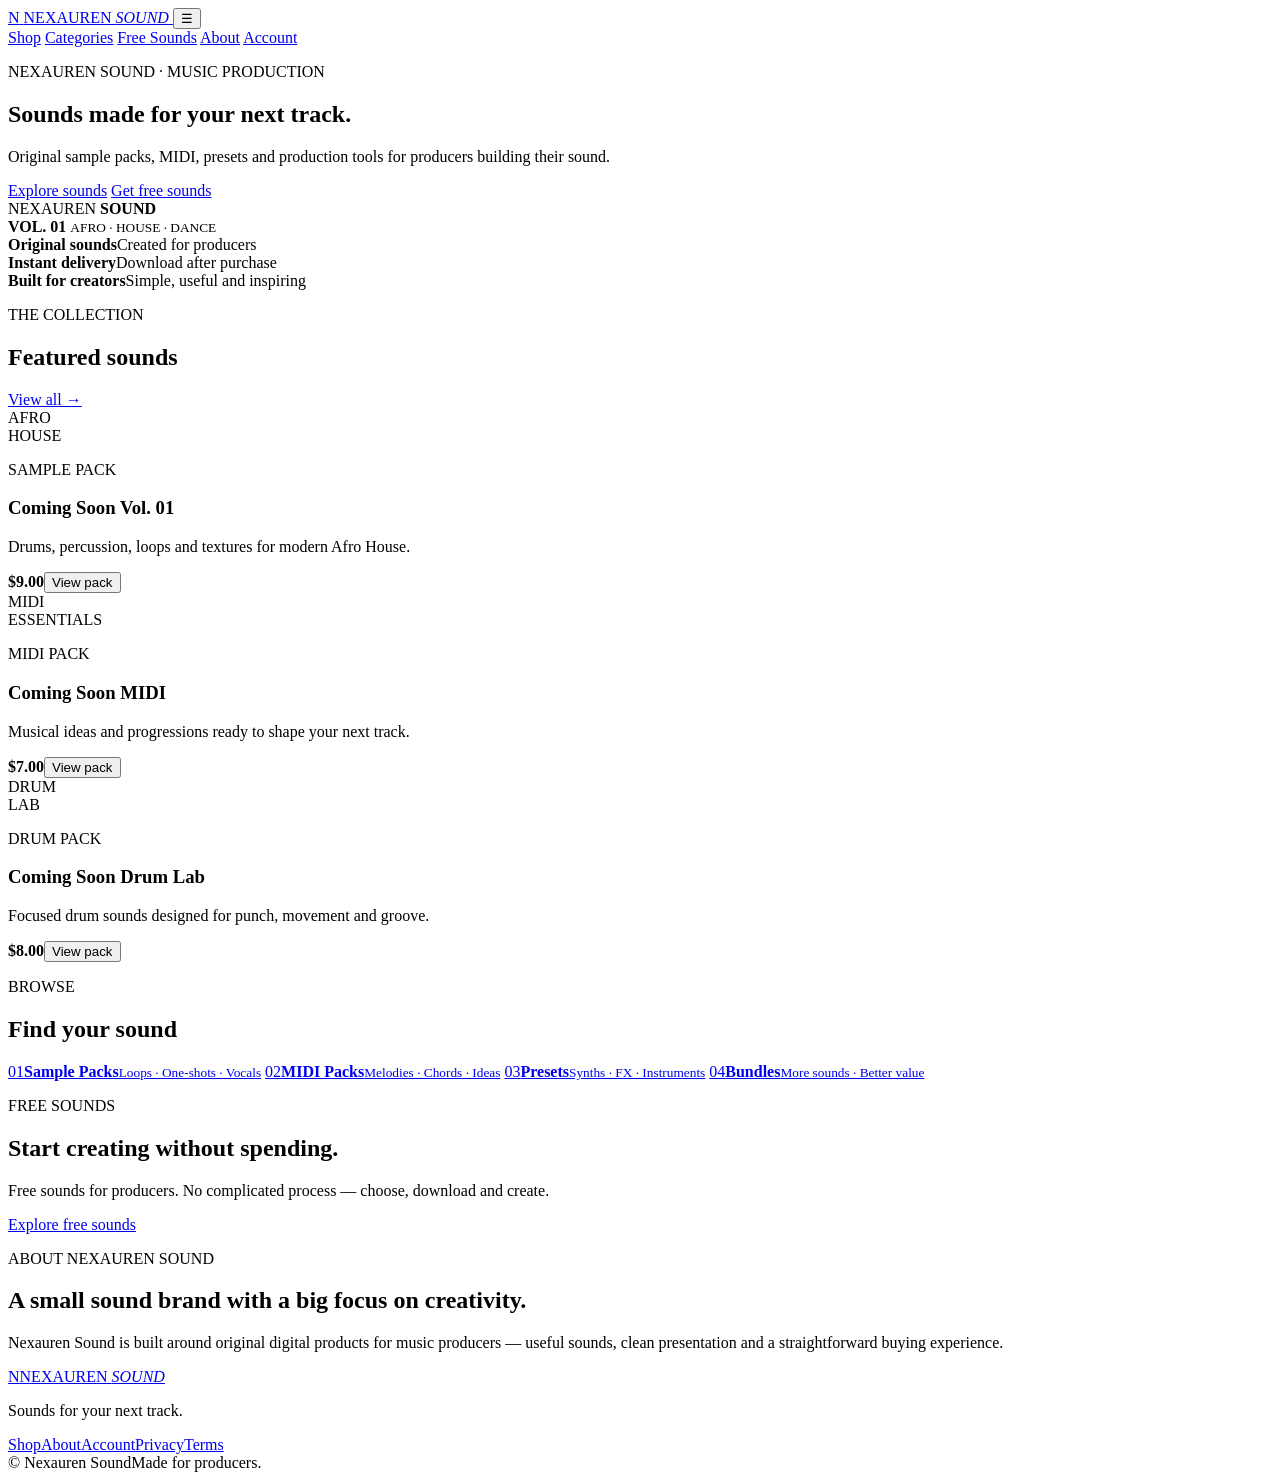
==== index.html @ e9723780 "feat: create Nexauren Sound storefront" ====
<!doctype html>
<html lang="en">
<head>
  <meta charset="utf-8">
  <meta name="viewport" content="width=device-width, initial-scale=1">
  <meta name="theme-color" content="#f7f7f4">
  <meta name="description" content="Nexauren Sound — sample packs, MIDI, presets and sounds for music producers.">
  <title>Nexauren Sound — Sounds for your next track</title>
  <link rel="preconnect" href="https://fonts.googleapis.com">
  <link rel="preconnect" href="https://fonts.gstatic.com" crossorigin>
  <link href="https://fonts.googleapis.com/css2?family=DM+Sans:wght@400;500;600;700&family=Space+Grotesk:wght@500;600;700&display=swap" rel="stylesheet">
  <link rel="stylesheet" href="style.css">
</head>
<body>
  <header class="site-header">
    <a class="brand" href="/" aria-label="Nexauren Sound home">
      <span class="brand-mark">N</span>
      <span>NEXAUREN <em>SOUND</em></span>
    </a>

    <button class="menu-toggle" type="button" aria-label="Open menu" aria-expanded="false">☰</button>

    <nav class="nav" aria-label="Main navigation">
      <a href="#shop">Shop</a>
      <a href="#categories">Categories</a>
      <a href="#free">Free Sounds</a>
      <a href="#about">About</a>
      <a class="nav-account" href="#account">Account</a>
    </nav>
  </header>

  <main>
    <section class="hero">
      <div class="hero-copy">
        <p class="eyebrow">NEXAUREN SOUND · MUSIC PRODUCTION</p>
        <h1>Sounds made for your <span>next track.</span></h1>
        <p class="hero-text">
          Original sample packs, MIDI, presets and production tools for producers building their sound.
        </p>
        <div class="hero-actions">
          <a class="button button-primary" href="#shop">Explore sounds</a>
          <a class="button button-secondary" href="#free">Get free sounds</a>
        </div>
      </div>
      <div class="hero-art" aria-hidden="true">
        <div class="orb orb-one"></div>
        <div class="orb orb-two"></div>
        <div class="art-card">
          <span>NEXAUREN</span>
          <strong>SOUND<br>VOL. 01</strong>
          <small>AFRO · HOUSE · DANCE</small>
        </div>
      </div>
    </section>

    <section class="trust-row" aria-label="Store benefits">
      <div><strong>Original sounds</strong><span>Created for producers</span></div>
      <div><strong>Instant delivery</strong><span>Download after purchase</span></div>
      <div><strong>Built for creators</strong><span>Simple, useful and inspiring</span></div>
    </section>

    <section id="shop" class="section">
      <div class="section-heading">
        <div>
          <p class="eyebrow">THE COLLECTION</p>
          <h2>Featured sounds</h2>
        </div>
        <a href="#shop" class="text-link">View all →</a>
      </div>

      <div class="products">
        <article class="product-card">
          <div class="product-cover cover-one"><span>AFRO<br>HOUSE</span></div>
          <div class="product-info">
            <p class="product-type">SAMPLE PACK</p>
            <h3>Coming Soon Vol. 01</h3>
            <p>Drums, percussion, loops and textures for modern Afro House.</p>
            <div class="product-bottom"><strong>$9.00</strong><button type="button">View pack</button></div>
          </div>
        </article>

        <article class="product-card">
          <div class="product-cover cover-two"><span>MIDI<br>ESSENTIALS</span></div>
          <div class="product-info">
            <p class="product-type">MIDI PACK</p>
            <h3>Coming Soon MIDI</h3>
            <p>Musical ideas and progressions ready to shape your next track.</p>
            <div class="product-bottom"><strong>$7.00</strong><button type="button">View pack</button></div>
          </div>
        </article>

        <article class="product-card">
          <div class="product-cover cover-three"><span>DRUM<br>LAB</span></div>
          <div class="product-info">
            <p class="product-type">DRUM PACK</p>
            <h3>Coming Soon Drum Lab</h3>
            <p>Focused drum sounds designed for punch, movement and groove.</p>
            <div class="product-bottom"><strong>$8.00</strong><button type="button">View pack</button></div>
          </div>
        </article>
      </div>
    </section>

    <section id="categories" class="category-section">
      <div class="section-heading">
        <div>
          <p class="eyebrow">BROWSE</p>
          <h2>Find your sound</h2>
        </div>
      </div>
      <div class="categories">
        <a href="#shop"><span>01</span><strong>Sample Packs</strong><small>Loops · One-shots · Vocals</small></a>
        <a href="#shop"><span>02</span><strong>MIDI Packs</strong><small>Melodies · Chords · Ideas</small></a>
        <a href="#shop"><span>03</span><strong>Presets</strong><small>Synths · FX · Instruments</small></a>
        <a href="#shop"><span>04</span><strong>Bundles</strong><small>More sounds · Better value</small></a>
      </div>
    </section>

    <section id="free" class="free-section">
      <div>
        <p class="eyebrow">FREE SOUNDS</p>
        <h2>Start creating without spending.</h2>
        <p>Free sounds for producers. No complicated process — choose, download and create.</p>
      </div>
      <a class="button button-primary" href="#shop">Explore free sounds</a>
    </section>

    <section id="about" class="about-section">
      <p class="eyebrow">ABOUT NEXAUREN SOUND</p>
      <h2>A small sound brand with a big focus on creativity.</h2>
      <p>Nexauren Sound is built around original digital products for music producers — useful sounds, clean presentation and a straightforward buying experience.</p>
    </section>
  </main>

  <footer class="site-footer">
    <div class="footer-main">
      <div><a class="brand" href="/"><span class="brand-mark">N</span><span>NEXAUREN <em>SOUND</em></span></a><p>Sounds for your next track.</p></div>
      <div class="footer-links"><a href="#shop">Shop</a><a href="#about">About</a><a href="#account">Account</a><a href="#">Privacy</a><a href="#">Terms</a></div>
    </div>
    <div class="footer-bottom"><span>© <span id="year"></span> Nexauren Sound</span><span>Made for producers.</span></div>
  </footer>

  <script src="script.js"></script>
</body>
</html>
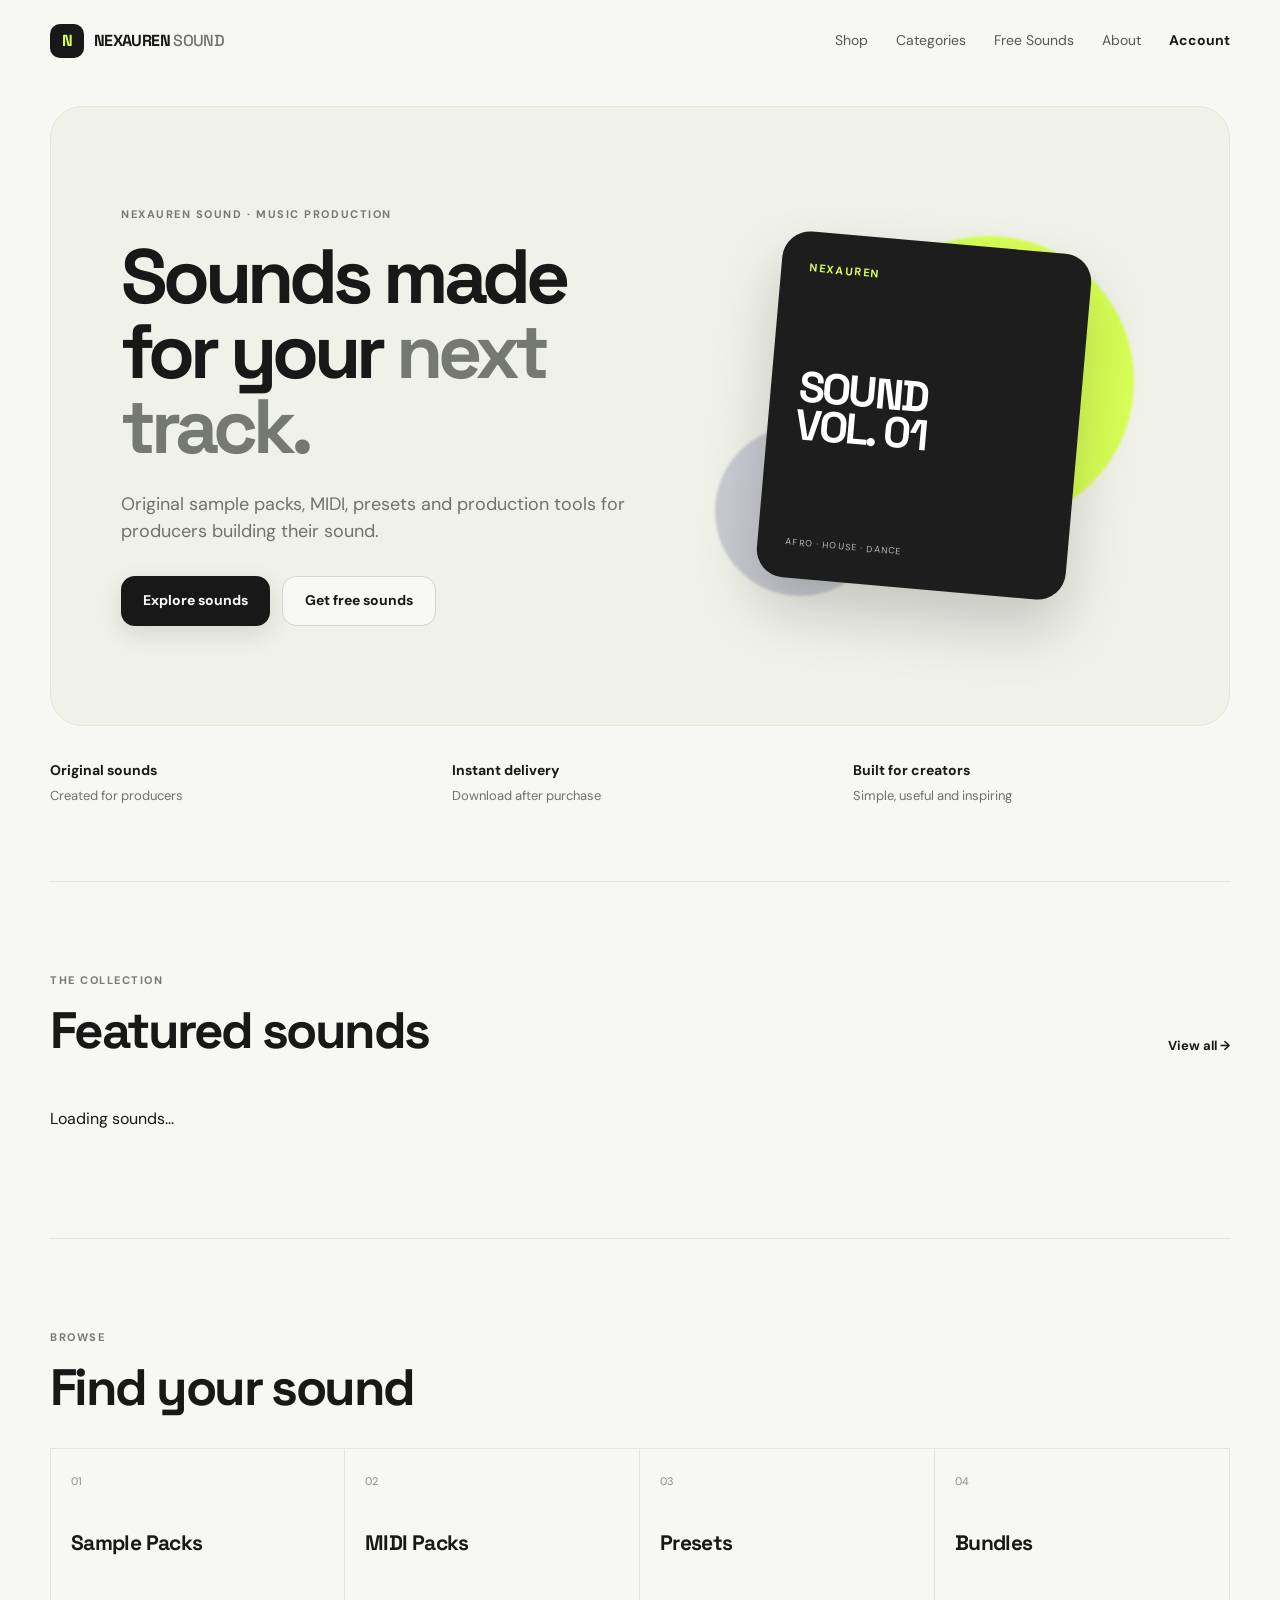
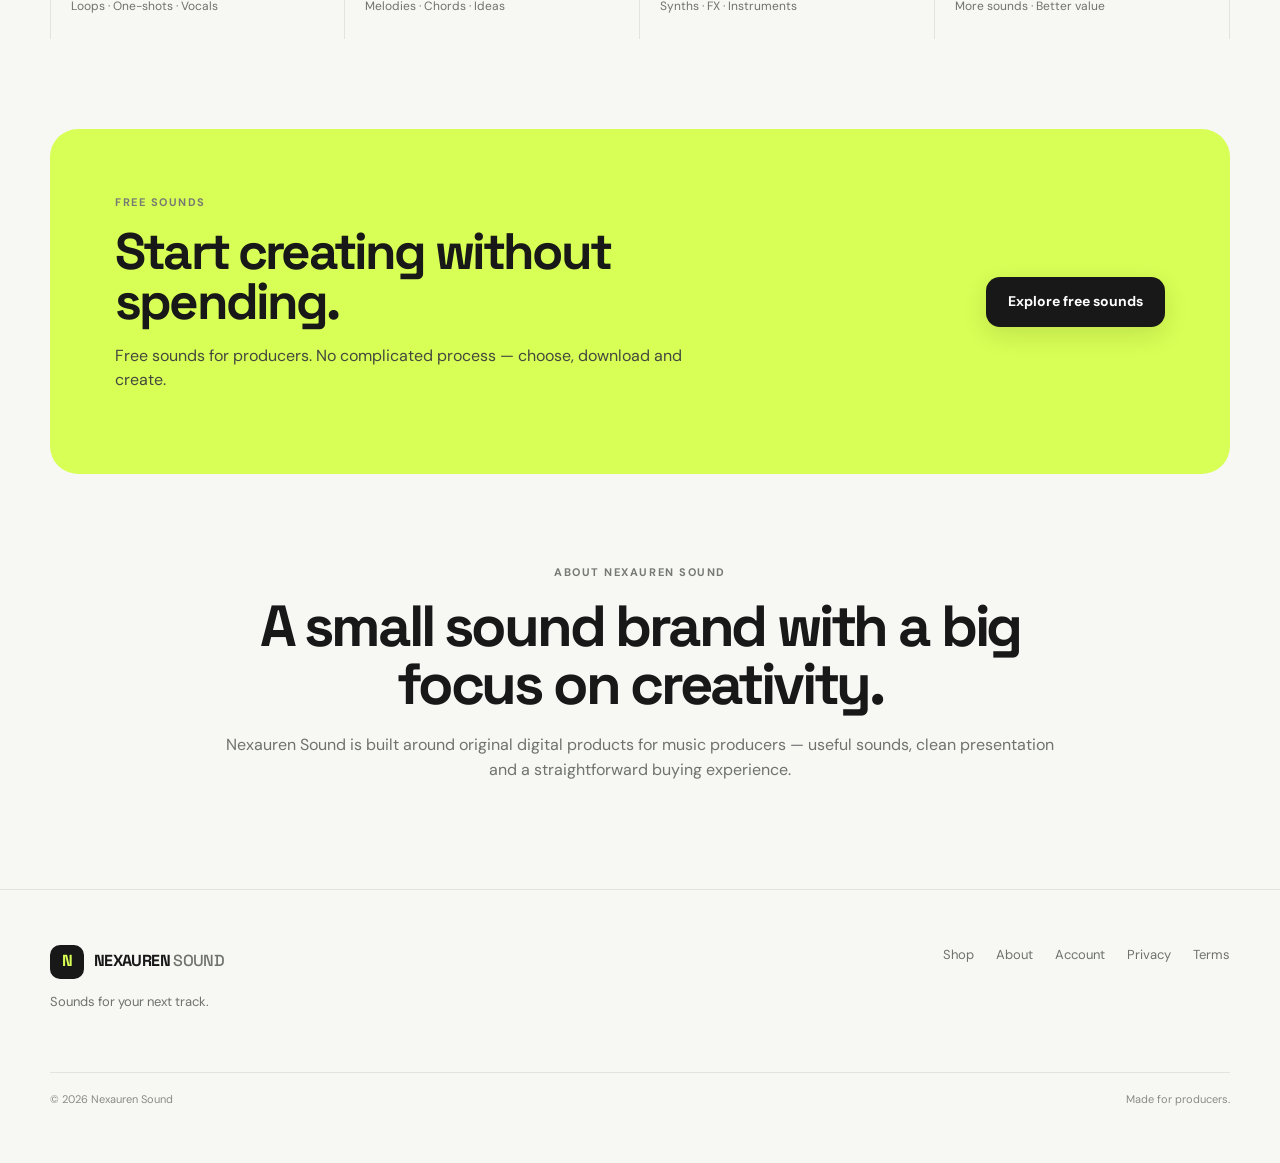
==== commit a768599e: "Connect store product section to API" ====
--- a/index.html
+++ b/index.html
@@ -68,36 +68,11 @@
         <a href="#shop" class="text-link">View all →</a>
       </div>
 
-      <div class="products">
-        <article class="product-card">
-          <div class="product-cover cover-one"><span>AFRO<br>HOUSE</span></div>
-          <div class="product-info">
-            <p class="product-type">SAMPLE PACK</p>
-            <h3>Coming Soon Vol. 01</h3>
-            <p>Drums, percussion, loops and textures for modern Afro House.</p>
-            <div class="product-bottom"><strong>$9.00</strong><button type="button">View pack</button></div>
-          </div>
-        </article>
-
-        <article class="product-card">
-          <div class="product-cover cover-two"><span>MIDI<br>ESSENTIALS</span></div>
-          <div class="product-info">
-            <p class="product-type">MIDI PACK</p>
-            <h3>Coming Soon MIDI</h3>
-            <p>Musical ideas and progressions ready to shape your next track.</p>
-            <div class="product-bottom"><strong>$7.00</strong><button type="button">View pack</button></div>
-          </div>
-        </article>
-
-        <article class="product-card">
-          <div class="product-cover cover-three"><span>DRUM<br>LAB</span></div>
-          <div class="product-info">
-            <p class="product-type">DRUM PACK</p>
-            <h3>Coming Soon Drum Lab</h3>
-            <p>Focused drum sounds designed for punch, movement and groove.</p>
-            <div class="product-bottom"><strong>$8.00</strong><button type="button">View pack</button></div>
-          </div>
-        </article>
+      <div class="products" id="products" aria-live="polite">
+        <div class="products-state" id="products-loading">
+          <span class="products-spinner" aria-hidden="true"></span>
+          <p>Loading sounds...</p>
+        </div>
       </div>
     </section>
 
@@ -142,4 +117,4 @@
 
   <script src="script.js"></script>
 </body>
-</html>+</html>
--- a/style.css
+++ b/style.css
@@ -0,0 +1,165 @@
+* { box-sizing: border-box; }
+
+:root {
+  --bg: #f7f7f4;
+  --surface: #ffffff;
+  --ink: #171817;
+  --muted: #6f726d;
+  --line: #e3e4de;
+  --accent: #d8ff55;
+  --accent-dark: #a8cf27;
+  --radius: 22px;
+  --max: 1180px;
+}
+
+html { scroll-behavior: smooth; }
+body {
+  margin: 0;
+  background: var(--bg);
+  color: var(--ink);
+  font-family: "DM Sans", sans-serif;
+  line-height: 1.55;
+}
+a { color: inherit; text-decoration: none; }
+button { font: inherit; }
+
+.site-header {
+  width: min(var(--max), calc(100% - 40px));
+  margin: 0 auto;
+  min-height: 82px;
+  display: flex;
+  align-items: center;
+  justify-content: space-between;
+  gap: 24px;
+}
+.brand {
+  display: inline-flex;
+  align-items: center;
+  gap: 10px;
+  font-family: "Space Grotesk", sans-serif;
+  font-weight: 700;
+  letter-spacing: -.04em;
+}
+.brand em { color: var(--muted); font-style: normal; font-weight: 500; }
+.brand-mark {
+  width: 34px;
+  height: 34px;
+  display: grid;
+  place-items: center;
+  border-radius: 10px;
+  background: var(--ink);
+  color: var(--accent);
+  font-weight: 700;
+}
+.nav { display: flex; align-items: center; gap: 28px; font-size: 14px; }
+.nav a { color: #555851; transition: color .2s ease; }
+.nav a:hover { color: var(--ink); }
+.nav-account { color: var(--ink) !important; font-weight: 700; }
+.menu-toggle { display: none; border: 0; background: transparent; font-size: 24px; cursor: pointer; }
+
+.hero {
+  width: min(var(--max), calc(100% - 40px));
+  min-height: 620px;
+  margin: 24px auto 0;
+  padding: 70px;
+  border: 1px solid var(--line);
+  border-radius: 32px;
+  display: grid;
+  grid-template-columns: 1.05fr .95fr;
+  gap: 50px;
+  align-items: center;
+  overflow: hidden;
+  background: #f0f1e9;
+}
+.eyebrow { margin: 0 0 16px; font-size: 11px; font-weight: 700; letter-spacing: .14em; color: #777a73; }
+.hero h1 { max-width: 650px; margin: 0; font-family: "Space Grotesk", sans-serif; font-size: clamp(46px, 6vw, 78px); line-height: .98; letter-spacing: -.065em; }
+.hero h1 span { color: #75796f; }
+.hero-text { max-width: 530px; margin: 26px 0 30px; font-size: 18px; color: var(--muted); }
+.hero-actions { display: flex; flex-wrap: wrap; gap: 12px; }
+.button { display: inline-flex; align-items: center; justify-content: center; min-height: 50px; padding: 0 22px; border-radius: 14px; font-size: 14px; font-weight: 700; transition: transform .2s ease, box-shadow .2s ease; }
+.button:hover { transform: translateY(-2px); }
+.button-primary { background: var(--ink); color: white; box-shadow: 0 8px 24px rgba(23,24,23,.12); }
+.button-secondary { border: 1px solid #d4d5cf; background: rgba(255,255,255,.55); }
+.hero-art { position: relative; min-height: 420px; display: grid; place-items: center; }
+.orb { position: absolute; border-radius: 50%; filter: blur(1px); }
+.orb-one { width: 290px; height: 290px; background: var(--accent); top: 30px; right: 25px; }
+.orb-two { width: 170px; height: 170px; background: #c9cbd0; bottom: 30px; left: 25px; }
+.art-card { position: relative; width: min(310px, 75%); aspect-ratio: 1 / 1.12; padding: 28px; border-radius: 28px; background: #1c1d1c; color: white; display: flex; flex-direction: column; justify-content: space-between; transform: rotate(5deg); box-shadow: 0 30px 60px rgba(0,0,0,.18); }
+.art-card span { font-size: 11px; letter-spacing: .15em; color: var(--accent); font-weight: 700; }
+.art-card strong { font-family: "Space Grotesk", sans-serif; font-size: 43px; line-height: .88; letter-spacing: -.06em; }
+.art-card small { font-size: 9px; letter-spacing: .13em; color: #b9bbb5; }
+
+.trust-row { width: min(var(--max), calc(100% - 40px)); margin: 0 auto; padding: 34px 0 75px; display: grid; grid-template-columns: repeat(3, 1fr); gap: 25px; border-bottom: 1px solid var(--line); }
+.trust-row div { display: flex; flex-direction: column; gap: 4px; }
+.trust-row strong { font-size: 14px; }
+.trust-row span { color: var(--muted); font-size: 13px; }
+.section, .category-section, .about-section { width: min(var(--max), calc(100% - 40px)); margin: 0 auto; padding: 90px 0; }
+.section-heading { display: flex; align-items: end; justify-content: space-between; gap: 20px; margin-bottom: 35px; }
+.section h2, .category-section h2 { margin: 0; font-family: "Space Grotesk", sans-serif; font-size: clamp(34px, 4vw, 52px); letter-spacing: -.05em; line-height: 1; }
+.text-link { font-size: 13px; font-weight: 700; }
+.products { display: grid; grid-template-columns: repeat(3, 1fr); gap: 18px; }
+.product-card { border: 1px solid var(--line); border-radius: var(--radius); overflow: hidden; background: var(--surface); }
+.product-cover { min-height: 330px; padding: 25px; display: flex; align-items: end; position: relative; overflow: hidden; }
+.product-cover::before, .product-cover::after { content: ""; position: absolute; border-radius: 50%; border: 1px solid rgba(23,24,23,.16); }
+.product-cover::before { width: 250px; height: 250px; right: -50px; top: -40px; }
+.product-cover::after { width: 160px; height: 160px; left: -35px; bottom: -35px; }
+.product-cover span { position: relative; z-index: 1; font-family: "Space Grotesk", sans-serif; font-size: 31px; line-height: .92; font-weight: 700; letter-spacing: -.05em; }
+.cover-one { background: #dfff67; }
+.cover-two { background: #d8dbe1; }
+.cover-three { background: #efcdb5; }
+.product-info { padding: 22px; }
+.product-type { margin: 0 0 7px; font-size: 10px; font-weight: 700; letter-spacing: .13em; color: #8a8d85; }
+.product-info h3 { margin: 0; font-family: "Space Grotesk", sans-serif; font-size: 21px; letter-spacing: -.03em; }
+.product-info > p:not(.product-type) { min-height: 48px; margin: 9px 0 20px; color: var(--muted); font-size: 13px; }
+.product-bottom { display: flex; align-items: center; justify-content: space-between; gap: 12px; }
+.product-bottom strong { font-size: 16px; }
+.product-bottom button { border: 0; background: #f0f1eb; padding: 10px 13px; border-radius: 10px; font-size: 12px; font-weight: 700; cursor: pointer; }
+
+.category-section { border-top: 1px solid var(--line); }
+.categories { display: grid; grid-template-columns: repeat(4, 1fr); border-top: 1px solid var(--line); }
+.categories a { min-height: 190px; padding: 24px 20px; border-right: 1px solid var(--line); display: flex; flex-direction: column; justify-content: space-between; transition: background .2s ease; }
+.categories a:first-child { border-left: 1px solid var(--line); }
+.categories a:hover { background: #eef0e8; }
+.categories span { font-size: 11px; color: #8b8e86; }
+.categories strong { font-family: "Space Grotesk", sans-serif; font-size: 21px; letter-spacing: -.03em; }
+.categories small { color: var(--muted); font-size: 12px; }
+
+.free-section { width: min(var(--max), calc(100% - 40px)); margin: 0 auto; padding: 65px; border-radius: 28px; background: var(--accent); display: flex; align-items: center; justify-content: space-between; gap: 30px; }
+.free-section h2 { max-width: 620px; margin: 0; font-family: "Space Grotesk", sans-serif; font-size: clamp(35px, 4vw, 55px); line-height: .98; letter-spacing: -.055em; }
+.free-section p:not(.eyebrow) { max-width: 570px; color: #45483e; }
+.about-section { max-width: 850px; text-align: center; }
+.about-section h2 { margin: 0 0 20px; font-family: "Space Grotesk", sans-serif; font-size: clamp(34px, 5vw, 58px); line-height: 1; letter-spacing: -.055em; }
+.about-section > p:last-child { color: var(--muted); }
+.site-footer { border-top: 1px solid var(--line); padding: 55px max(20px, calc((100% - var(--max)) / 2)); }
+.footer-main { display: flex; justify-content: space-between; gap: 40px; }
+.footer-main p { margin: 13px 0 0; color: var(--muted); font-size: 13px; }
+.footer-links { display: flex; gap: 22px; flex-wrap: wrap; font-size: 13px; color: var(--muted); }
+.footer-bottom { margin-top: 60px; padding-top: 18px; border-top: 1px solid var(--line); display: flex; justify-content: space-between; gap: 20px; color: #898c84; font-size: 11px; }
+
+@media (max-width: 800px) {
+  .site-header { min-height: 70px; }
+  .menu-toggle { display: block; }
+  .nav { display: none; position: absolute; z-index: 10; top: 68px; left: 20px; right: 20px; padding: 20px; border: 1px solid var(--line); border-radius: 16px; background: white; box-shadow: 0 15px 40px rgba(0,0,0,.08); flex-direction: column; align-items: stretch; gap: 18px; }
+  .nav.open { display: flex; }
+  .hero { grid-template-columns: 1fr; padding: 40px 25px; min-height: auto; }
+  .hero-art { min-height: 360px; }
+  .trust-row { grid-template-columns: 1fr; gap: 20px; padding-bottom: 50px; }
+  .section, .category-section, .about-section { padding: 65px 0; }
+  .products { grid-template-columns: 1fr; }
+  .product-cover { min-height: 280px; }
+  .categories { grid-template-columns: 1fr 1fr; }
+  .categories a { border-bottom: 1px solid var(--line); }
+  .categories a:nth-child(3) { border-left: 1px solid var(--line); }
+  .free-section { padding: 40px 25px; flex-direction: column; align-items: flex-start; }
+  .footer-main, .footer-bottom { flex-direction: column; }
+}
+
+@media (max-width: 480px) {
+  .site-header, .hero, .trust-row, .section, .category-section, .about-section, .free-section { width: min(100% - 28px, var(--max)); }
+  .hero { margin-top: 14px; border-radius: 24px; }
+  .hero h1 { font-size: 48px; }
+  .categories { grid-template-columns: 1fr; }
+  .categories a, .categories a:first-child, .categories a:nth-child(3) { border-left: 1px solid var(--line); }
+  .art-card { width: 65%; }
+  .orb-one { width: 220px; height: 220px; }
+}
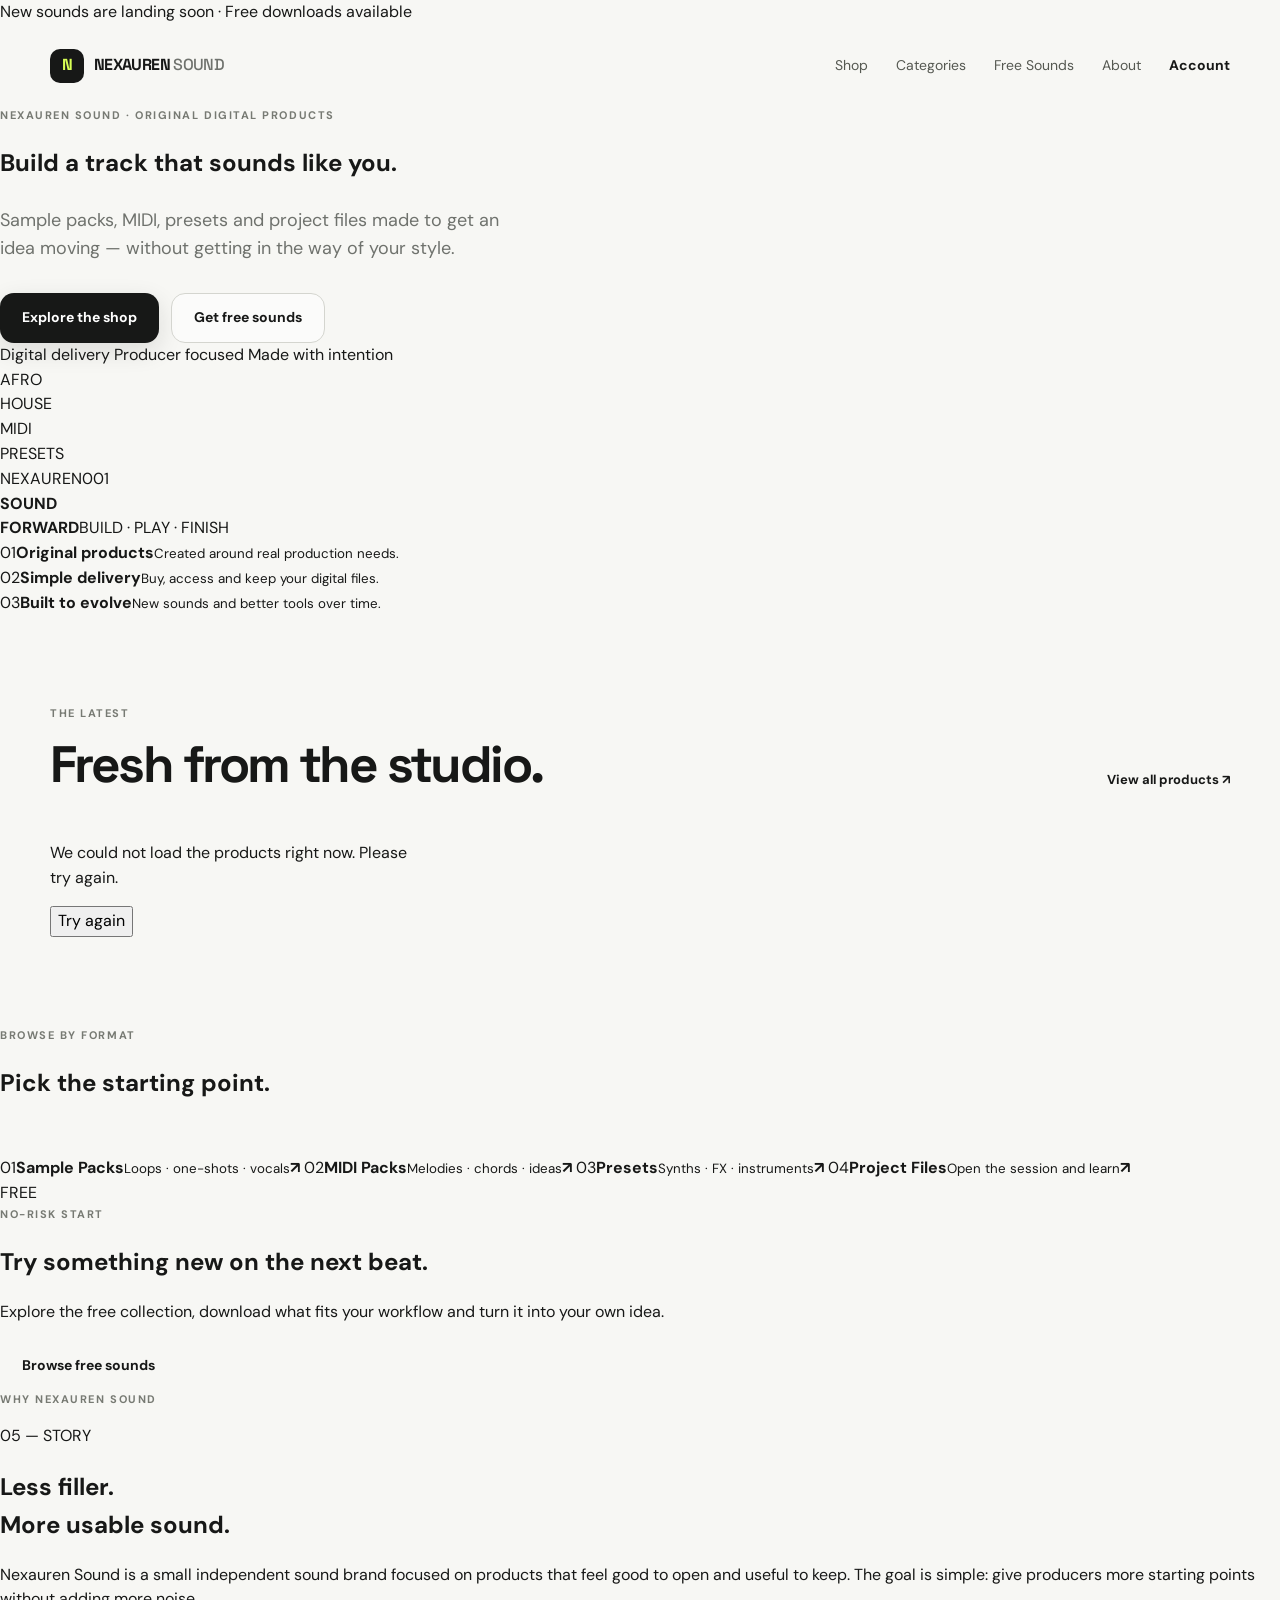
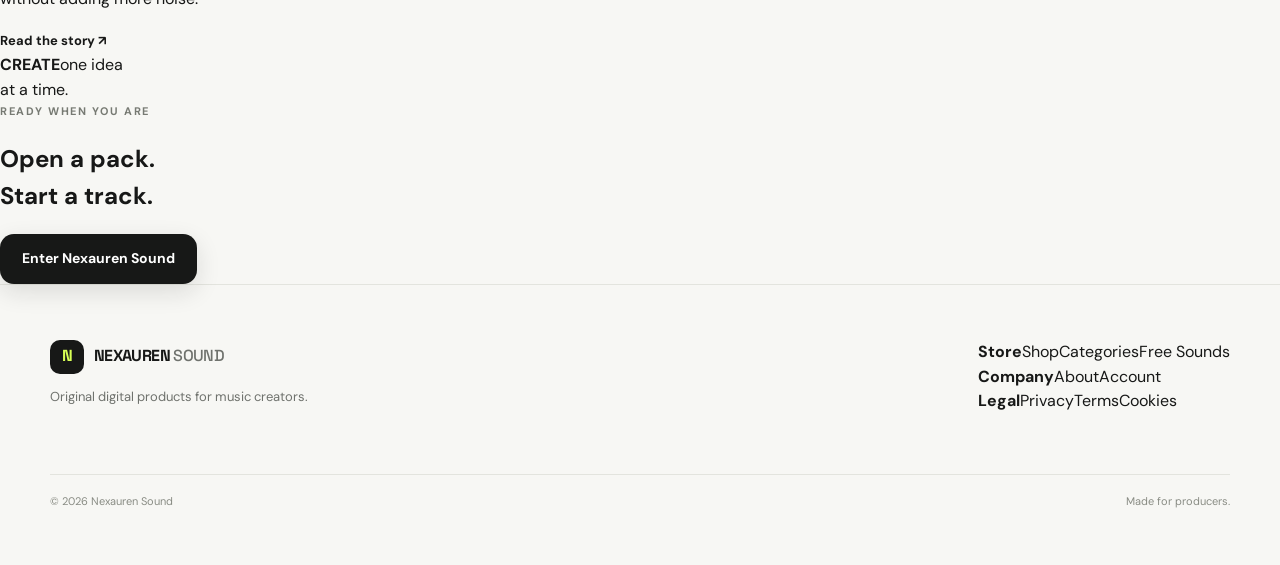
==== commit 38341773: "Redesign the Nexauren Sound storefront homepage" ====
--- a/index.html
+++ b/index.html
@@ -3,15 +3,17 @@
 <head>
   <meta charset="utf-8">
   <meta name="viewport" content="width=device-width, initial-scale=1">
-  <meta name="theme-color" content="#f7f7f4">
-  <meta name="description" content="Nexauren Sound — sample packs, MIDI, presets and sounds for music producers.">
-  <title>Nexauren Sound — Sounds for your next track</title>
+  <meta name="theme-color" content="#f4f5ef">
+  <meta name="description" content="Nexauren Sound — sample packs, MIDI, presets and production sounds for music creators.">
+  <title>Nexauren Sound — Build your next track</title>
   <link rel="preconnect" href="https://fonts.googleapis.com">
   <link rel="preconnect" href="https://fonts.gstatic.com" crossorigin>
   <link href="https://fonts.googleapis.com/css2?family=DM+Sans:wght@400;500;600;700&family=Space+Grotesk:wght@500;600;700&display=swap" rel="stylesheet">
-  <link rel="stylesheet" href="style.css">
+  <link rel="stylesheet" href="/style.css">
 </head>
 <body>
+  <div class="announcement">New sounds are landing soon <span>·</span> Free downloads available</div>
+
   <header class="site-header">
     <a class="brand" href="/" aria-label="Nexauren Sound home">
       <span class="brand-mark">N</span>
@@ -21,100 +23,120 @@
     <button class="menu-toggle" type="button" aria-label="Open menu" aria-expanded="false">☰</button>
 
     <nav class="nav" aria-label="Main navigation">
-      <a href="#shop">Shop</a>
-      <a href="#categories">Categories</a>
-      <a href="#free">Free Sounds</a>
-      <a href="#about">About</a>
-      <a class="nav-account" href="#account">Account</a>
+      <a href="/shop/">Shop</a>
+      <a href="/categories/">Categories</a>
+      <a href="/free/">Free Sounds</a>
+      <a href="/about/">About</a>
+      <a class="nav-account" href="/account/">Account</a>
     </nav>
   </header>
 
   <main>
-    <section class="hero">
+    <section class="hero-shell">
       <div class="hero-copy">
-        <p class="eyebrow">NEXAUREN SOUND · MUSIC PRODUCTION</p>
-        <h1>Sounds made for your <span>next track.</span></h1>
-        <p class="hero-text">
-          Original sample packs, MIDI, presets and production tools for producers building their sound.
-        </p>
+        <p class="eyebrow">NEXAUREN SOUND · ORIGINAL DIGITAL PRODUCTS</p>
+        <h1>Build a track that <span>sounds like you.</span></h1>
+        <p class="hero-text">Sample packs, MIDI, presets and project files made to get an idea moving — without getting in the way of your style.</p>
         <div class="hero-actions">
-          <a class="button button-primary" href="#shop">Explore sounds</a>
-          <a class="button button-secondary" href="#free">Get free sounds</a>
+          <a class="button button-primary" href="/shop/">Explore the shop</a>
+          <a class="button button-secondary" href="/free/">Get free sounds</a>
+        </div>
+        <div class="hero-meta">
+          <span><i></i> Digital delivery</span>
+          <span><i></i> Producer focused</span>
+          <span><i></i> Made with intention</span>
         </div>
       </div>
-      <div class="hero-art" aria-hidden="true">
-        <div class="orb orb-one"></div>
-        <div class="orb orb-two"></div>
-        <div class="art-card">
-          <span>NEXAUREN</span>
-          <strong>SOUND<br>VOL. 01</strong>
-          <small>AFRO · HOUSE · DANCE</small>
+
+      <div class="hero-visual" aria-label="Nexauren Sound collection artwork">
+        <div class="visual-grid"></div>
+        <div class="visual-note note-one">AFRO<br>HOUSE</div>
+        <div class="visual-note note-two">MIDI<br>PRESETS</div>
+        <div class="record-card">
+          <div class="record-top"><span>NEXAUREN</span><span>001</span></div>
+          <div class="record-center"><strong>SOUND<br>FORWARD</strong><span>BUILD · PLAY · FINISH</span></div>
+          <div class="record-wave"><b></b><b></b><b></b><b></b><b></b><b></b><b></b><b></b><b></b><b></b><b></b><b></b><b></b><b></b><b></b></div>
         </div>
       </div>
     </section>
 
-    <section class="trust-row" aria-label="Store benefits">
-      <div><strong>Original sounds</strong><span>Created for producers</span></div>
-      <div><strong>Instant delivery</strong><span>Download after purchase</span></div>
-      <div><strong>Built for creators</strong><span>Simple, useful and inspiring</span></div>
+    <section class="signal-row" aria-label="Store highlights">
+      <div><span class="signal-number">01</span><strong>Original products</strong><small>Created around real production needs.</small></div>
+      <div><span class="signal-number">02</span><strong>Simple delivery</strong><small>Buy, access and keep your digital files.</small></div>
+      <div><span class="signal-number">03</span><strong>Built to evolve</strong><small>New sounds and better tools over time.</small></div>
     </section>
 
-    <section id="shop" class="section">
+    <section class="section section-products">
       <div class="section-heading">
         <div>
-          <p class="eyebrow">THE COLLECTION</p>
-          <h2>Featured sounds</h2>
+          <p class="eyebrow">THE LATEST</p>
+          <h2>Fresh from the studio.</h2>
         </div>
-        <a href="#shop" class="text-link">View all →</a>
+        <a class="text-link" href="/shop/">View all products <span>↗</span></a>
       </div>
 
-      <div class="products" id="products" aria-live="polite">
-        <div class="products-state" id="products-loading">
-          <span class="products-spinner" aria-hidden="true"></span>
-          <p>Loading sounds...</p>
-        </div>
+      <div class="products" id="products" data-product-list="home" aria-live="polite">
+        <div class="products-state"><span class="products-spinner"></span><p>Loading sounds...</p></div>
       </div>
     </section>
 
-    <section id="categories" class="category-section">
+    <section class="category-strip">
       <div class="section-heading">
         <div>
-          <p class="eyebrow">BROWSE</p>
-          <h2>Find your sound</h2>
+          <p class="eyebrow">BROWSE BY FORMAT</p>
+          <h2>Pick the starting point.</h2>
         </div>
       </div>
-      <div class="categories">
-        <a href="#shop"><span>01</span><strong>Sample Packs</strong><small>Loops · One-shots · Vocals</small></a>
-        <a href="#shop"><span>02</span><strong>MIDI Packs</strong><small>Melodies · Chords · Ideas</small></a>
-        <a href="#shop"><span>03</span><strong>Presets</strong><small>Synths · FX · Instruments</small></a>
-        <a href="#shop"><span>04</span><strong>Bundles</strong><small>More sounds · Better value</small></a>
+      <div class="categories-grid">
+        <a class="category-card category-lime" href="/shop/?category=samples"><span>01</span><strong>Sample Packs</strong><small>Loops · one-shots · vocals</small><b>↗</b></a>
+        <a class="category-card category-grey" href="/shop/?category=midi"><span>02</span><strong>MIDI Packs</strong><small>Melodies · chords · ideas</small><b>↗</b></a>
+        <a class="category-card category-peach" href="/shop/?category=presets"><span>03</span><strong>Presets</strong><small>Synths · FX · instruments</small><b>↗</b></a>
+        <a class="category-card category-blue" href="/shop/?category=project-files"><span>04</span><strong>Project Files</strong><small>Open the session and learn</small><b>↗</b></a>
       </div>
     </section>
 
-    <section id="free" class="free-section">
+    <section class="free-banner">
+      <div class="free-mark">FREE</div>
       <div>
-        <p class="eyebrow">FREE SOUNDS</p>
-        <h2>Start creating without spending.</h2>
-        <p>Free sounds for producers. No complicated process — choose, download and create.</p>
+        <p class="eyebrow">NO-RISK START</p>
+        <h2>Try something new on the next beat.</h2>
+        <p>Explore the free collection, download what fits your workflow and turn it into your own idea.</p>
       </div>
-      <a class="button button-primary" href="#shop">Explore free sounds</a>
+      <a class="button button-dark" href="/free/">Browse free sounds</a>
     </section>
 
-    <section id="about" class="about-section">
-      <p class="eyebrow">ABOUT NEXAUREN SOUND</p>
-      <h2>A small sound brand with a big focus on creativity.</h2>
-      <p>Nexauren Sound is built around original digital products for music producers — useful sounds, clean presentation and a straightforward buying experience.</p>
+    <section class="story-grid">
+      <div class="story-label"><p class="eyebrow">WHY NEXAUREN SOUND</p><span>05 — STORY</span></div>
+      <div class="story-copy">
+        <h2>Less filler.<br><span>More usable sound.</span></h2>
+        <p>Nexauren Sound is a small independent sound brand focused on products that feel good to open and useful to keep. The goal is simple: give producers more starting points without adding more noise.</p>
+        <a class="text-link" href="/about/">Read the story <span>↗</span></a>
+      </div>
+      <div class="story-card"><strong>CREATE</strong><span>one idea<br>at a time.</span></div>
+    </section>
+
+    <section class="final-cta">
+      <p class="eyebrow">READY WHEN YOU ARE</p>
+      <h2>Open a pack.<br><span>Start a track.</span></h2>
+      <a class="button button-primary" href="/shop/">Enter Nexauren Sound</a>
     </section>
   </main>
 
   <footer class="site-footer">
     <div class="footer-main">
-      <div><a class="brand" href="/"><span class="brand-mark">N</span><span>NEXAUREN <em>SOUND</em></span></a><p>Sounds for your next track.</p></div>
-      <div class="footer-links"><a href="#shop">Shop</a><a href="#about">About</a><a href="#account">Account</a><a href="#">Privacy</a><a href="#">Terms</a></div>
+      <div>
+        <a class="brand" href="/"><span class="brand-mark">N</span><span>NEXAUREN <em>SOUND</em></span></a>
+        <p>Original digital products for music creators.</p>
+      </div>
+      <div class="footer-columns">
+        <div><strong>Store</strong><a href="/shop/">Shop</a><a href="/categories/">Categories</a><a href="/free/">Free Sounds</a></div>
+        <div><strong>Company</strong><a href="/about/">About</a><a href="/account/">Account</a></div>
+        <div><strong>Legal</strong><a href="/privacy/">Privacy</a><a href="/terms/">Terms</a><a href="/cookies/">Cookies</a></div>
+      </div>
     </div>
     <div class="footer-bottom"><span>© <span id="year"></span> Nexauren Sound</span><span>Made for producers.</span></div>
   </footer>
 
-  <script src="script.js"></script>
+  <script src="/script.js"></script>
 </body>
 </html>
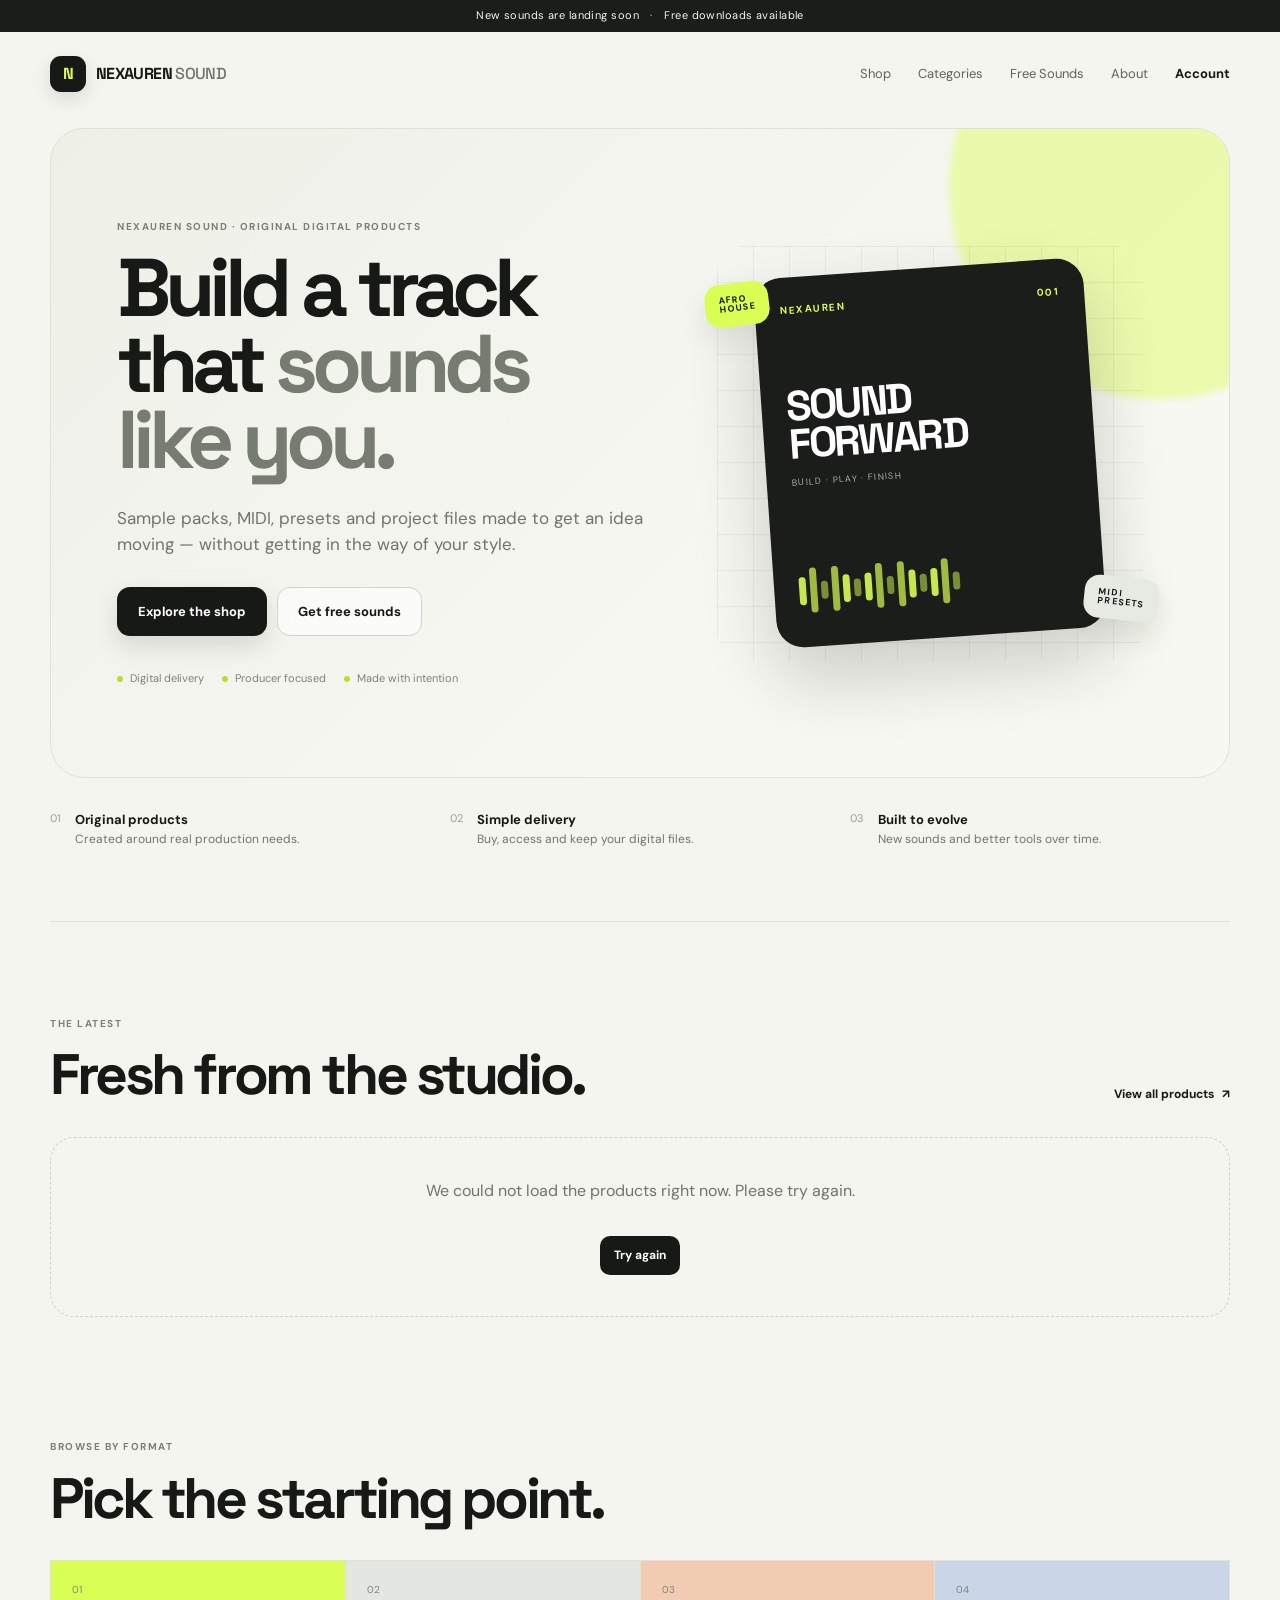
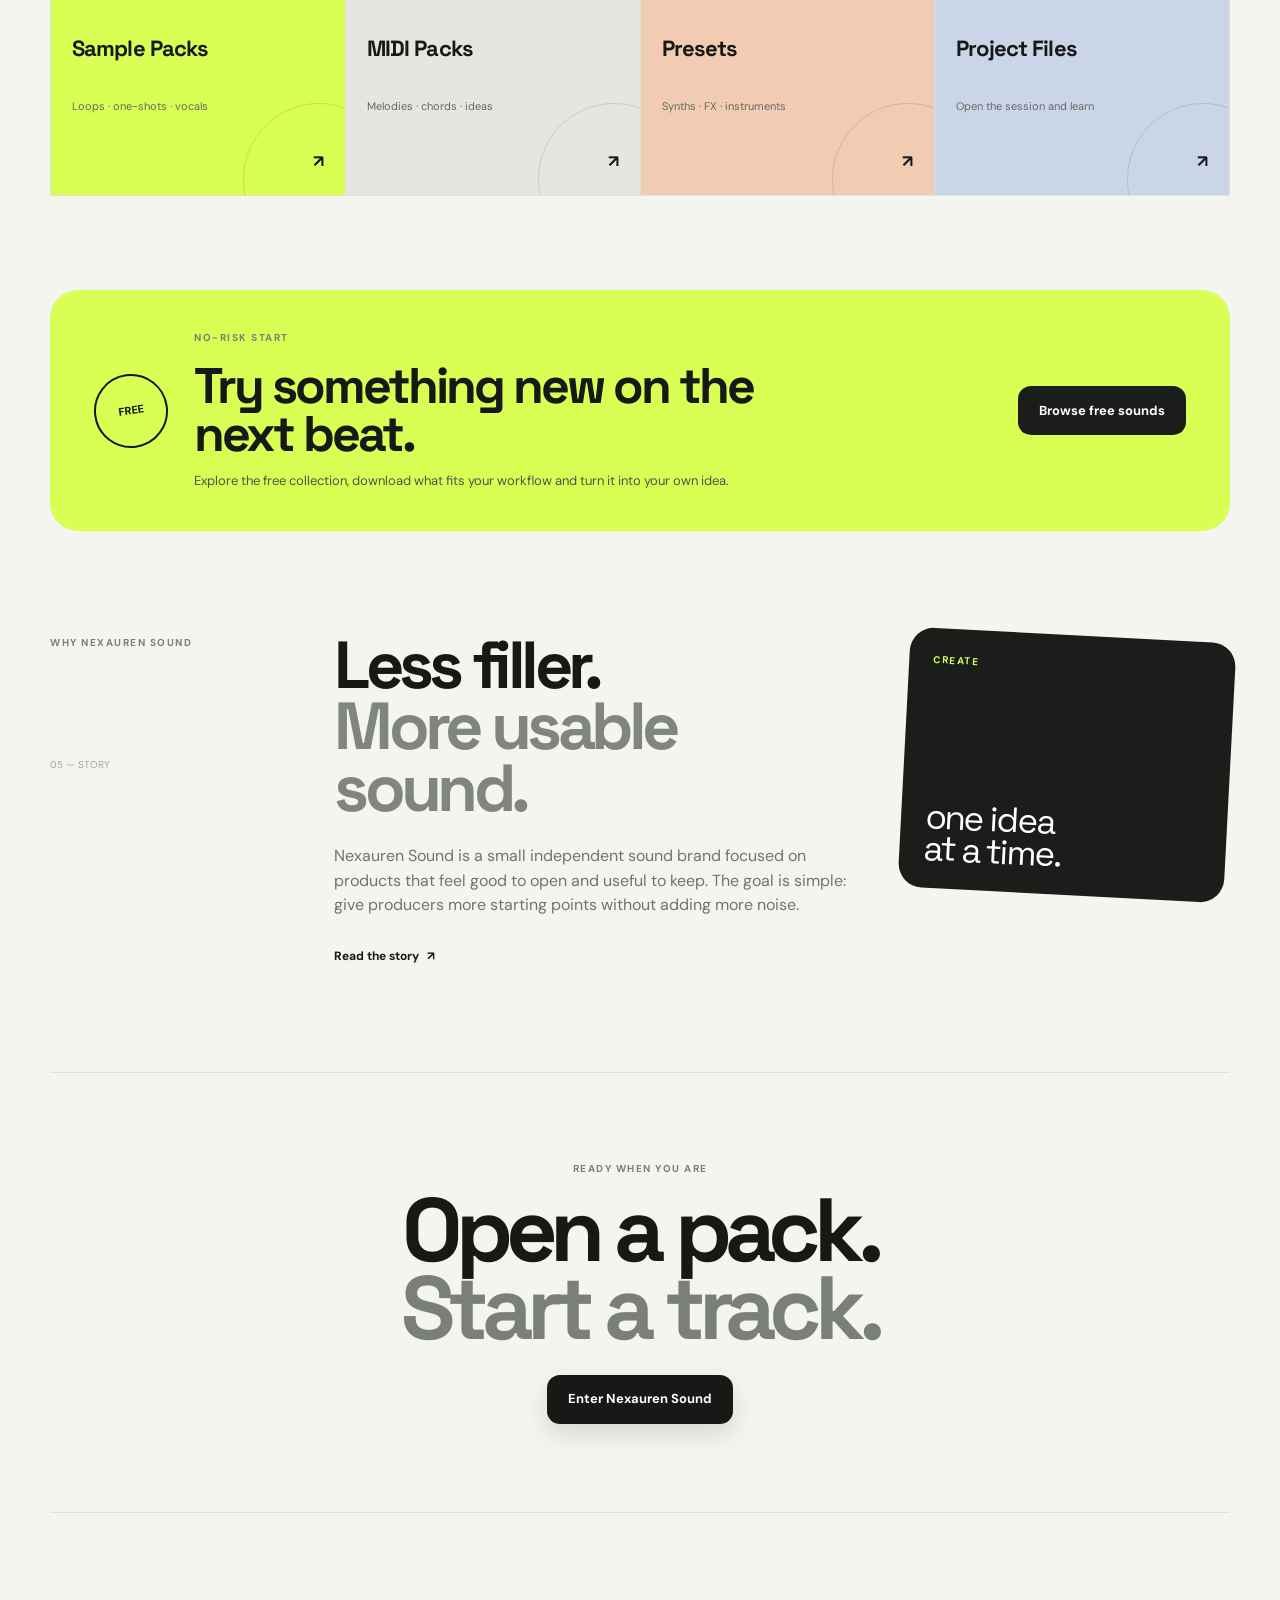
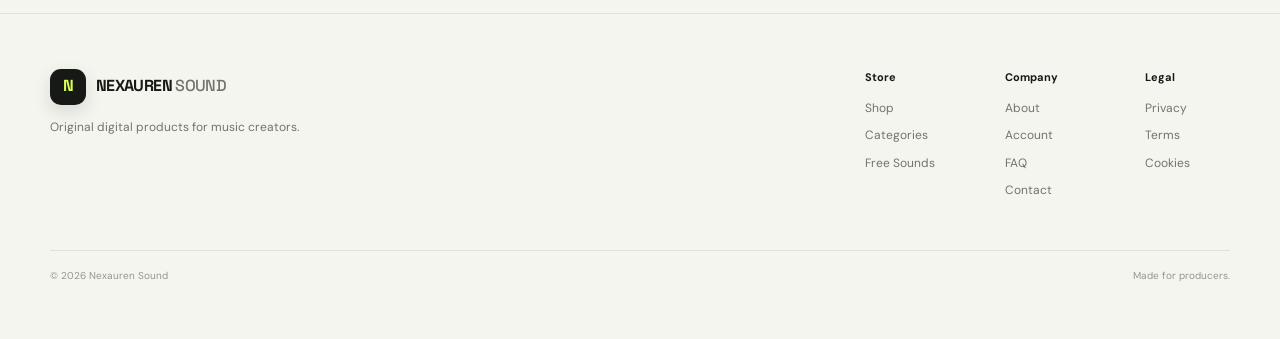
==== commit 6252a8de: "Connect FAQ and contact in the main storefront footer" ====
--- a/index.html
+++ b/index.html
@@ -130,7 +130,7 @@
       </div>
       <div class="footer-columns">
         <div><strong>Store</strong><a href="/shop/">Shop</a><a href="/categories/">Categories</a><a href="/free/">Free Sounds</a></div>
-        <div><strong>Company</strong><a href="/about/">About</a><a href="/account/">Account</a></div>
+        <div><strong>Company</strong><a href="/about/">About</a><a href="/account/">Account</a><a href="/faq/">FAQ</a><a href="/contact/">Contact</a></div>
         <div><strong>Legal</strong><a href="/privacy/">Privacy</a><a href="/terms/">Terms</a><a href="/cookies/">Cookies</a></div>
       </div>
     </div>
--- a/style.css
+++ b/style.css
@@ -1,14 +1,19 @@
 * { box-sizing: border-box; }
 
 :root {
-  --bg: #f7f7f4;
+  --bg: #f4f5ef;
   --surface: #ffffff;
-  --ink: #171817;
-  --muted: #6f726d;
-  --line: #e3e4de;
-  --accent: #d8ff55;
-  --accent-dark: #a8cf27;
-  --radius: 22px;
+  --surface-2: #eceee7;
+  --ink: #171916;
+  --muted: #70746c;
+  --soft: #92978e;
+  --line: #dfe2d9;
+  --accent: #d9ff54;
+  --accent-2: #b9dd33;
+  --peach: #f2ccb2;
+  --blue: #cad6e8;
+  --dark: #1b1d1a;
+  --radius: 24px;
   --max: 1180px;
 }
 
@@ -20,13 +25,26 @@
   font-family: "DM Sans", sans-serif;
   line-height: 1.55;
 }
+body::selection { background: var(--accent); color: var(--ink); }
 a { color: inherit; text-decoration: none; }
-button { font: inherit; }
+button, input { font: inherit; }
+button { cursor: pointer; }
+
+.announcement {
+  min-height: 32px;
+  padding: 7px 16px;
+  background: var(--dark);
+  color: #f4f5ef;
+  text-align: center;
+  font-size: 11px;
+  letter-spacing: .04em;
+}
+.announcement span { color: var(--accent); margin: 0 8px; }
 
 .site-header {
   width: min(var(--max), calc(100% - 40px));
   margin: 0 auto;
-  min-height: 82px;
+  min-height: 84px;
   display: flex;
   align-items: center;
   justify-content: space-between;
@@ -42,124 +60,355 @@
 }
 .brand em { color: var(--muted); font-style: normal; font-weight: 500; }
 .brand-mark {
-  width: 34px;
-  height: 34px;
+  width: 36px;
+  height: 36px;
   display: grid;
   place-items: center;
-  border-radius: 10px;
+  border-radius: 11px;
   background: var(--ink);
   color: var(--accent);
   font-weight: 700;
-}
-.nav { display: flex; align-items: center; gap: 28px; font-size: 14px; }
-.nav a { color: #555851; transition: color .2s ease; }
-.nav a:hover { color: var(--ink); }
-.nav-account { color: var(--ink) !important; font-weight: 700; }
-.menu-toggle { display: none; border: 0; background: transparent; font-size: 24px; cursor: pointer; }
-
-.hero {
+  box-shadow: 0 7px 18px rgba(23, 25, 22, .12);
+}
+.nav { display: flex; align-items: center; gap: 27px; font-size: 13px; }
+.nav a { color: #5f635c; transition: color .2s ease; }
+.nav a:hover, .nav-account { color: var(--ink) !important; }
+.nav-account { font-weight: 700; }
+.menu-toggle {
+  display: none;
+  border: 1px solid var(--line);
+  width: 42px;
+  height: 42px;
+  border-radius: 12px;
+  background: var(--surface);
+}
+
+.hero-shell {
   width: min(var(--max), calc(100% - 40px));
-  min-height: 620px;
-  margin: 24px auto 0;
-  padding: 70px;
+  min-height: 650px;
+  margin: 12px auto 0;
+  padding: 66px;
   border: 1px solid var(--line);
-  border-radius: 32px;
+  border-radius: 34px;
   display: grid;
-  grid-template-columns: 1.05fr .95fr;
+  grid-template-columns: 1fr .88fr;
   gap: 50px;
   align-items: center;
   overflow: hidden;
-  background: #f0f1e9;
-}
-.eyebrow { margin: 0 0 16px; font-size: 11px; font-weight: 700; letter-spacing: .14em; color: #777a73; }
-.hero h1 { max-width: 650px; margin: 0; font-family: "Space Grotesk", sans-serif; font-size: clamp(46px, 6vw, 78px); line-height: .98; letter-spacing: -.065em; }
-.hero h1 span { color: #75796f; }
-.hero-text { max-width: 530px; margin: 26px 0 30px; font-size: 18px; color: var(--muted); }
-.hero-actions { display: flex; flex-wrap: wrap; gap: 12px; }
-.button { display: inline-flex; align-items: center; justify-content: center; min-height: 50px; padding: 0 22px; border-radius: 14px; font-size: 14px; font-weight: 700; transition: transform .2s ease, box-shadow .2s ease; }
+  background: linear-gradient(135deg, #eef0e8 0%, #f8f8f2 72%);
+  position: relative;
+}
+.hero-shell::before {
+  content: "";
+  position: absolute;
+  width: 420px;
+  height: 420px;
+  right: -140px;
+  top: -150px;
+  border-radius: 50%;
+  background: rgba(217, 255, 84, .43);
+  filter: blur(3px);
+}
+.hero-copy { position: relative; z-index: 1; }
+.eyebrow {
+  margin: 0 0 16px;
+  color: #7a7f76;
+  font-size: 10px;
+  font-weight: 700;
+  letter-spacing: .15em;
+  text-transform: uppercase;
+}
+.hero-shell h1 {
+  max-width: 690px;
+  margin: 0;
+  font-family: "Space Grotesk", sans-serif;
+  font-size: clamp(52px, 6.4vw, 82px);
+  line-height: .93;
+  letter-spacing: -.075em;
+}
+.hero-shell h1 span { color: #777c73; }
+.hero-text {
+  max-width: 560px;
+  margin: 26px 0 30px;
+  color: var(--muted);
+  font-size: 17px;
+}
+.hero-actions { display: flex; flex-wrap: wrap; gap: 10px; }
+.button {
+  min-height: 49px;
+  padding: 0 20px;
+  display: inline-flex;
+  align-items: center;
+  justify-content: center;
+  border-radius: 13px;
+  border: 1px solid transparent;
+  font-size: 13px;
+  font-weight: 700;
+  transition: transform .2s ease, box-shadow .2s ease, background .2s ease;
+}
 .button:hover { transform: translateY(-2px); }
-.button-primary { background: var(--ink); color: white; box-shadow: 0 8px 24px rgba(23,24,23,.12); }
-.button-secondary { border: 1px solid #d4d5cf; background: rgba(255,255,255,.55); }
-.hero-art { position: relative; min-height: 420px; display: grid; place-items: center; }
-.orb { position: absolute; border-radius: 50%; filter: blur(1px); }
-.orb-one { width: 290px; height: 290px; background: var(--accent); top: 30px; right: 25px; }
-.orb-two { width: 170px; height: 170px; background: #c9cbd0; bottom: 30px; left: 25px; }
-.art-card { position: relative; width: min(310px, 75%); aspect-ratio: 1 / 1.12; padding: 28px; border-radius: 28px; background: #1c1d1c; color: white; display: flex; flex-direction: column; justify-content: space-between; transform: rotate(5deg); box-shadow: 0 30px 60px rgba(0,0,0,.18); }
-.art-card span { font-size: 11px; letter-spacing: .15em; color: var(--accent); font-weight: 700; }
-.art-card strong { font-family: "Space Grotesk", sans-serif; font-size: 43px; line-height: .88; letter-spacing: -.06em; }
-.art-card small { font-size: 9px; letter-spacing: .13em; color: #b9bbb5; }
-
-.trust-row { width: min(var(--max), calc(100% - 40px)); margin: 0 auto; padding: 34px 0 75px; display: grid; grid-template-columns: repeat(3, 1fr); gap: 25px; border-bottom: 1px solid var(--line); }
-.trust-row div { display: flex; flex-direction: column; gap: 4px; }
-.trust-row strong { font-size: 14px; }
-.trust-row span { color: var(--muted); font-size: 13px; }
-.section, .category-section, .about-section { width: min(var(--max), calc(100% - 40px)); margin: 0 auto; padding: 90px 0; }
-.section-heading { display: flex; align-items: end; justify-content: space-between; gap: 20px; margin-bottom: 35px; }
-.section h2, .category-section h2 { margin: 0; font-family: "Space Grotesk", sans-serif; font-size: clamp(34px, 4vw, 52px); letter-spacing: -.05em; line-height: 1; }
-.text-link { font-size: 13px; font-weight: 700; }
+.button-primary { background: var(--ink); color: #fff; box-shadow: 0 10px 25px rgba(23, 25, 22, .13); }
+.button-secondary { background: rgba(255,255,255,.64); border-color: #d1d5ca; }
+.button-dark { background: var(--dark); color: #fff; }
+.hero-meta { display: flex; flex-wrap: wrap; gap: 18px; margin-top: 34px; color: #7e8279; font-size: 11px; }
+.hero-meta span { display: inline-flex; align-items: center; gap: 7px; }
+.hero-meta i { width: 6px; height: 6px; border-radius: 50%; background: var(--accent-2); }
+
+.hero-visual { min-height: 455px; position: relative; display: grid; place-items: center; }
+.visual-grid {
+  position: absolute;
+  inset: 20px;
+  border-radius: 28px;
+  background-image: linear-gradient(rgba(23,25,22,.08) 1px, transparent 1px), linear-gradient(90deg, rgba(23,25,22,.08) 1px, transparent 1px);
+  background-size: 36px 36px;
+  opacity: .7;
+}
+.record-card {
+  position: relative;
+  z-index: 2;
+  width: min(330px, 76%);
+  aspect-ratio: 1 / 1.12;
+  padding: 25px;
+  border-radius: 27px;
+  background: var(--dark);
+  color: #fff;
+  transform: rotate(-4deg);
+  box-shadow: 0 32px 70px rgba(25, 28, 23, .2);
+  display: flex;
+  flex-direction: column;
+  justify-content: space-between;
+}
+.record-top { display: flex; justify-content: space-between; color: var(--accent); font-size: 10px; font-weight: 700; letter-spacing: .16em; }
+.record-center strong { display: block; font-family: "Space Grotesk", sans-serif; font-size: 42px; line-height: .9; letter-spacing: -.06em; }
+.record-center span { display: block; margin-top: 14px; color: #a9ada5; font-size: 9px; letter-spacing: .15em; }
+.record-wave { height: 62px; display: flex; align-items: center; gap: 4px; }
+.record-wave b { width: 7px; height: 28px; border-radius: 99px; background: var(--accent); opacity: .9; }
+.record-wave b:nth-child(2n) { height: 45px; opacity: .7; }
+.record-wave b:nth-child(3n) { height: 18px; opacity: .5; }
+.visual-note {
+  position: absolute;
+  z-index: 3;
+  padding: 12px 14px;
+  border-radius: 15px;
+  font-size: 9px;
+  line-height: 1.05;
+  font-weight: 700;
+  letter-spacing: .12em;
+  box-shadow: 0 13px 30px rgba(25, 28, 23, .1);
+}
+.note-one { top: 57px; left: 8px; background: var(--accent); transform: rotate(-7deg); }
+.note-two { right: 4px; bottom: 61px; background: #e7e9e3; transform: rotate(6deg); }
+
+.signal-row {
+  width: min(var(--max), calc(100% - 40px));
+  margin: 0 auto;
+  padding: 32px 0 72px;
+  display: grid;
+  grid-template-columns: repeat(3, 1fr);
+  gap: 20px;
+  border-bottom: 1px solid var(--line);
+}
+.signal-row > div { display: grid; grid-template-columns: auto 1fr; column-gap: 14px; }
+.signal-number { grid-row: span 2; font-size: 11px; color: #9ba097; }
+.signal-row strong { font-size: 13px; }
+.signal-row small { color: var(--muted); font-size: 12px; }
+
+.section, .category-strip, .story-grid, .final-cta, .free-banner, .page-shell {
+  width: min(var(--max), calc(100% - 40px));
+  margin: 0 auto;
+}
+.section { padding: 94px 0; }
+.section-heading { display: flex; align-items: end; justify-content: space-between; gap: 20px; margin-bottom: 34px; }
+.section-heading h2, .category-strip h2, .page-header h1 {
+  margin: 0;
+  font-family: "Space Grotesk", sans-serif;
+  font-size: clamp(35px, 4.5vw, 57px);
+  line-height: .98;
+  letter-spacing: -.06em;
+}
+.text-link { font-size: 12px; font-weight: 700; white-space: nowrap; }
+.text-link span { margin-left: 5px; }
+
 .products { display: grid; grid-template-columns: repeat(3, 1fr); gap: 18px; }
-.product-card { border: 1px solid var(--line); border-radius: var(--radius); overflow: hidden; background: var(--surface); }
-.product-cover { min-height: 330px; padding: 25px; display: flex; align-items: end; position: relative; overflow: hidden; }
-.product-cover::before, .product-cover::after { content: ""; position: absolute; border-radius: 50%; border: 1px solid rgba(23,24,23,.16); }
-.product-cover::before { width: 250px; height: 250px; right: -50px; top: -40px; }
-.product-cover::after { width: 160px; height: 160px; left: -35px; bottom: -35px; }
-.product-cover span { position: relative; z-index: 1; font-family: "Space Grotesk", sans-serif; font-size: 31px; line-height: .92; font-weight: 700; letter-spacing: -.05em; }
-.cover-one { background: #dfff67; }
-.cover-two { background: #d8dbe1; }
-.cover-three { background: #efcdb5; }
-.product-info { padding: 22px; }
-.product-type { margin: 0 0 7px; font-size: 10px; font-weight: 700; letter-spacing: .13em; color: #8a8d85; }
-.product-info h3 { margin: 0; font-family: "Space Grotesk", sans-serif; font-size: 21px; letter-spacing: -.03em; }
-.product-info > p:not(.product-type) { min-height: 48px; margin: 9px 0 20px; color: var(--muted); font-size: 13px; }
+.product-card {
+  border: 1px solid var(--line);
+  border-radius: var(--radius);
+  overflow: hidden;
+  background: var(--surface);
+  transition: transform .22s ease, box-shadow .22s ease;
+}
+.product-card:hover { transform: translateY(-5px); box-shadow: 0 18px 45px rgba(28,31,25,.08); }
+.product-cover {
+  min-height: 320px;
+  padding: 24px;
+  display: flex;
+  align-items: end;
+  position: relative;
+  overflow: hidden;
+}
+.product-cover img { position: absolute; inset: 0; width: 100%; height: 100%; object-fit: cover; }
+.product-cover::before, .product-cover::after { content: ""; position: absolute; border-radius: 50%; border: 1px solid rgba(23,25,22,.14); }
+.product-cover::before { width: 260px; height: 260px; right: -65px; top: -50px; }
+.product-cover::after { width: 165px; height: 165px; left: -40px; bottom: -42px; }
+.product-cover > span { position: relative; z-index: 1; max-width: 75%; font-family: "Space Grotesk", sans-serif; font-size: 31px; line-height: .9; font-weight: 700; letter-spacing: -.06em; }
+.cover-one { background: var(--accent); }
+.cover-two { background: #d9dde4; }
+.cover-three { background: var(--peach); }
+.product-info { padding: 21px; }
+.product-type { margin: 0 0 7px; color: #8c9188; font-size: 9px; font-weight: 700; letter-spacing: .14em; }
+.product-info h3 { margin: 0; font-family: "Space Grotesk", sans-serif; font-size: 21px; letter-spacing: -.04em; }
+.product-info > p:not(.product-type) { min-height: 45px; margin: 9px 0 19px; color: var(--muted); font-size: 12px; }
 .product-bottom { display: flex; align-items: center; justify-content: space-between; gap: 12px; }
-.product-bottom strong { font-size: 16px; }
-.product-bottom button { border: 0; background: #f0f1eb; padding: 10px 13px; border-radius: 10px; font-size: 12px; font-weight: 700; cursor: pointer; }
-
-.category-section { border-top: 1px solid var(--line); }
-.categories { display: grid; grid-template-columns: repeat(4, 1fr); border-top: 1px solid var(--line); }
-.categories a { min-height: 190px; padding: 24px 20px; border-right: 1px solid var(--line); display: flex; flex-direction: column; justify-content: space-between; transition: background .2s ease; }
-.categories a:first-child { border-left: 1px solid var(--line); }
-.categories a:hover { background: #eef0e8; }
-.categories span { font-size: 11px; color: #8b8e86; }
-.categories strong { font-family: "Space Grotesk", sans-serif; font-size: 21px; letter-spacing: -.03em; }
-.categories small { color: var(--muted); font-size: 12px; }
-
-.free-section { width: min(var(--max), calc(100% - 40px)); margin: 0 auto; padding: 65px; border-radius: 28px; background: var(--accent); display: flex; align-items: center; justify-content: space-between; gap: 30px; }
-.free-section h2 { max-width: 620px; margin: 0; font-family: "Space Grotesk", sans-serif; font-size: clamp(35px, 4vw, 55px); line-height: .98; letter-spacing: -.055em; }
-.free-section p:not(.eyebrow) { max-width: 570px; color: #45483e; }
-.about-section { max-width: 850px; text-align: center; }
-.about-section h2 { margin: 0 0 20px; font-family: "Space Grotesk", sans-serif; font-size: clamp(34px, 5vw, 58px); line-height: 1; letter-spacing: -.055em; }
-.about-section > p:last-child { color: var(--muted); }
+.product-bottom strong { font-size: 15px; }
+.product-button {
+  padding: 10px 13px;
+  border-radius: 10px;
+  background: #eef0e9;
+  font-size: 11px;
+  font-weight: 700;
+}
+.products-state { grid-column: 1 / -1; min-height: 180px; display: grid; place-items: center; gap: 10px; border: 1px dashed #cfd3ca; border-radius: var(--radius); color: var(--muted); text-align: center; }
+.products-state p { margin: 0; }
+.products-state-error { padding: 30px; }
+.products-state-error button { border: 0; border-radius: 10px; padding: 10px 14px; background: var(--ink); color: white; font-weight: 700; font-size: 12px; }
+.products-spinner { width: 23px; height: 23px; border: 2px solid #cfd3ca; border-top-color: var(--ink); border-radius: 50%; animation: spin .75s linear infinite; }
+@keyframes spin { to { transform: rotate(360deg); } }
+
+.category-strip { padding: 28px 0 94px; }
+.categories-grid { display: grid; grid-template-columns: repeat(4, 1fr); border-top: 1px solid var(--line); border-left: 1px solid var(--line); }
+.category-card { min-height: 235px; padding: 21px; border-right: 1px solid var(--line); border-bottom: 1px solid var(--line); position: relative; display: flex; flex-direction: column; justify-content: space-between; overflow: hidden; }
+.category-card::after { content: ""; position: absolute; width: 150px; height: 150px; right: -50px; bottom: -60px; border-radius: 50%; border: 1px solid rgba(23,25,22,.13); }
+.category-card:hover b { transform: translate(3px,-3px); }
+.category-card > span { color: #7f847b; font-size: 10px; }
+.category-card strong { font-family: "Space Grotesk", sans-serif; font-size: 22px; letter-spacing: -.04em; }
+.category-card small { color: #656a62; font-size: 11px; }
+.category-card b { align-self: flex-end; font-size: 17px; transition: transform .2s ease; }
+.category-lime { background: var(--accent); }
+.category-grey { background: #e4e6e1; }
+.category-peach { background: var(--peach); }
+.category-blue { background: var(--blue); }
+
+.free-banner {
+  padding: 40px 44px;
+  border-radius: 28px;
+  background: var(--accent);
+  display: grid;
+  grid-template-columns: auto 1fr auto;
+  gap: 26px;
+  align-items: center;
+}
+.free-mark { width: 74px; height: 74px; border: 2px solid var(--ink); border-radius: 50%; display: grid; place-items: center; font-size: 11px; font-weight: 800; transform: rotate(-8deg); }
+.free-banner h2 { max-width: 650px; margin: 0; font-family: "Space Grotesk", sans-serif; font-size: clamp(32px, 4vw, 50px); line-height: .96; letter-spacing: -.06em; }
+.free-banner p:not(.eyebrow) { max-width: 620px; margin-bottom: 0; color: #4e5448; font-size: 13px; }
+
+.story-grid { padding: 104px 0; display: grid; grid-template-columns: .6fr 1.3fr .8fr; gap: 40px; align-items: start; }
+.story-label { display: flex; flex-direction: column; gap: 90px; }
+.story-label span { color: #a0a49c; font-size: 10px; }
+.story-copy h2 { margin: 0; font-family: "Space Grotesk", sans-serif; font-size: clamp(41px, 5.2vw, 68px); line-height: .92; letter-spacing: -.07em; }
+.story-copy h2 span { color: #81867c; }
+.story-copy p { max-width: 560px; margin: 25px 0; color: var(--muted); }
+.story-card { min-height: 260px; padding: 24px; border-radius: 24px; background: var(--dark); color: white; display: flex; flex-direction: column; justify-content: space-between; transform: rotate(3deg); }
+.story-card strong { font-size: 10px; color: var(--accent); letter-spacing: .15em; }
+.story-card span { font-family: "Space Grotesk", sans-serif; font-size: 35px; line-height: .92; letter-spacing: -.06em; }
+
+.final-cta { margin-bottom: 100px; padding: 88px 30px; border-top: 1px solid var(--line); border-bottom: 1px solid var(--line); text-align: center; }
+.final-cta h2 { margin: 0 0 28px; font-family: "Space Grotesk", sans-serif; font-size: clamp(54px, 7vw, 92px); line-height: .86; letter-spacing: -.08em; }
+.final-cta h2 span { color: #7b8076; }
+
 .site-footer { border-top: 1px solid var(--line); padding: 55px max(20px, calc((100% - var(--max)) / 2)); }
-.footer-main { display: flex; justify-content: space-between; gap: 40px; }
-.footer-main p { margin: 13px 0 0; color: var(--muted); font-size: 13px; }
-.footer-links { display: flex; gap: 22px; flex-wrap: wrap; font-size: 13px; color: var(--muted); }
-.footer-bottom { margin-top: 60px; padding-top: 18px; border-top: 1px solid var(--line); display: flex; justify-content: space-between; gap: 20px; color: #898c84; font-size: 11px; }
-
-@media (max-width: 800px) {
+.footer-main { display: flex; justify-content: space-between; gap: 45px; }
+.footer-main p { margin: 13px 0 0; color: var(--muted); font-size: 12px; }
+.footer-columns { display: grid; grid-template-columns: repeat(3, auto); gap: 55px; }
+.footer-columns div { display: flex; flex-direction: column; gap: 9px; min-width: 85px; }
+.footer-columns strong { margin-bottom: 4px; font-size: 11px; }
+.footer-columns a { color: var(--muted); font-size: 12px; }
+.footer-columns a:hover { color: var(--ink); }
+.footer-bottom { margin-top: 50px; padding-top: 17px; border-top: 1px solid var(--line); display: flex; justify-content: space-between; gap: 20px; color: #92978e; font-size: 10px; }
+
+.page-shell { padding: 72px 0 110px; }
+.page-header { padding: 25px 0 45px; border-bottom: 1px solid var(--line); margin-bottom: 38px; }
+.page-header p:last-child { max-width: 630px; color: var(--muted); font-size: 15px; }
+.toolbar { display: flex; align-items: center; justify-content: space-between; gap: 15px; margin-bottom: 24px; }
+.search-box { width: min(360px, 100%); border: 1px solid var(--line); border-radius: 12px; background: var(--surface); padding: 12px 14px; outline: none; }
+.filter-row { display: flex; flex-wrap: wrap; gap: 8px; }
+.filter-button { border: 1px solid var(--line); background: var(--surface); color: var(--muted); border-radius: 999px; padding: 8px 12px; font-size: 10px; font-weight: 700; }
+.filter-button.active { background: var(--ink); color: white; border-color: var(--ink); }
+.detail-grid { display: grid; grid-template-columns: .95fr 1.05fr; gap: 44px; align-items: start; }
+.detail-cover { min-height: 560px; border-radius: 28px; overflow: hidden; position: relative; background: var(--accent); display: grid; place-items: end start; padding: 34px; }
+.detail-cover img { position: absolute; inset: 0; width: 100%; height: 100%; object-fit: cover; }
+.detail-cover strong { position: relative; z-index: 1; max-width: 75%; font-family: "Space Grotesk", sans-serif; font-size: 54px; line-height: .9; letter-spacing: -.07em; }
+.detail-content h1 { margin: 0; font-family: "Space Grotesk", sans-serif; font-size: clamp(40px, 5vw, 64px); line-height: .95; letter-spacing: -.07em; }
+.detail-price { margin: 20px 0; font-size: 20px; font-weight: 700; }
+.detail-description { color: var(--muted); white-space: pre-line; }
+.detail-actions { margin: 28px 0; padding: 22px; border-radius: 18px; background: var(--surface-2); }
+.detail-actions p { margin: 0 0 12px; color: var(--muted); font-size: 12px; }
+.detail-actions .button { width: 100%; }
+.detail-facts { display: grid; grid-template-columns: repeat(2, 1fr); gap: 1px; margin-top: 28px; border: 1px solid var(--line); background: var(--line); }
+.detail-facts div { padding: 14px; background: var(--surface); }
+.detail-facts small { display: block; color: var(--soft); font-size: 9px; text-transform: uppercase; letter-spacing: .1em; }
+.detail-facts strong { display: block; margin-top: 5px; font-size: 12px; }
+
+.content-card { border: 1px solid var(--line); border-radius: 24px; background: var(--surface); padding: 30px; }
+.content-card + .content-card { margin-top: 15px; }
+.content-card h2 { margin: 0 0 10px; font-family: "Space Grotesk", sans-serif; font-size: 24px; letter-spacing: -.04em; }
+.content-card p { color: var(--muted); }
+.info-grid { display: grid; grid-template-columns: repeat(3, 1fr); gap: 15px; }
+.info-card { padding: 24px; border: 1px solid var(--line); border-radius: 20px; background: var(--surface); }
+.info-card strong { display: block; margin-bottom: 8px; font-family: "Space Grotesk", sans-serif; font-size: 18px; }
+.info-card p { margin: 0; color: var(--muted); font-size: 12px; }
+.account-panel { max-width: 620px; padding: 34px; border: 1px solid var(--line); border-radius: 24px; background: var(--surface); }
+.account-panel .button { width: 100%; margin-top: 12px; }
+.notice { padding: 13px 15px; border-radius: 12px; background: #f0f1eb; color: var(--muted); font-size: 12px; }
+
+@media (max-width: 900px) {
+  .hero-shell { grid-template-columns: 1fr; padding: 48px 38px; }
+  .hero-visual { min-height: 390px; }
+  .products { grid-template-columns: repeat(2, 1fr); }
+  .categories-grid { grid-template-columns: repeat(2, 1fr); }
+  .free-banner { grid-template-columns: auto 1fr; }
+  .free-banner .button { grid-column: 1 / -1; justify-self: start; }
+  .story-grid { grid-template-columns: 1fr 1.5fr; }
+  .story-card { grid-column: 2; max-width: 260px; justify-self: end; }
+  .detail-grid { grid-template-columns: 1fr; }
+  .info-grid { grid-template-columns: 1fr; }
+}
+
+@media (max-width: 700px) {
+  .announcement { font-size: 10px; }
   .site-header { min-height: 70px; }
-  .menu-toggle { display: block; }
-  .nav { display: none; position: absolute; z-index: 10; top: 68px; left: 20px; right: 20px; padding: 20px; border: 1px solid var(--line); border-radius: 16px; background: white; box-shadow: 0 15px 40px rgba(0,0,0,.08); flex-direction: column; align-items: stretch; gap: 18px; }
+  .menu-toggle { display: grid; place-items: center; }
+  .nav { display: none; position: absolute; z-index: 20; top: 69px; left: 14px; right: 14px; padding: 18px; border: 1px solid var(--line); border-radius: 16px; background: var(--surface); box-shadow: 0 18px 45px rgba(23,25,22,.1); flex-direction: column; align-items: stretch; gap: 16px; }
   .nav.open { display: flex; }
-  .hero { grid-template-columns: 1fr; padding: 40px 25px; min-height: auto; }
-  .hero-art { min-height: 360px; }
-  .trust-row { grid-template-columns: 1fr; gap: 20px; padding-bottom: 50px; }
-  .section, .category-section, .about-section { padding: 65px 0; }
+  .signal-row { grid-template-columns: 1fr; gap: 18px; padding-bottom: 50px; }
+  .section, .category-strip, .story-grid, .final-cta, .free-banner, .page-shell { width: min(100% - 28px, var(--max)); }
+  .section { padding: 68px 0; }
+  .section-heading { align-items: start; flex-direction: column; }
+  .hero-shell { width: min(100% - 28px, var(--max)); margin-top: 10px; padding: 40px 23px; border-radius: 25px; }
+  .hero-shell h1 { font-size: 52px; }
+  .hero-visual { min-height: 330px; }
+  .record-card { width: 64%; }
   .products { grid-template-columns: 1fr; }
-  .product-cover { min-height: 280px; }
-  .categories { grid-template-columns: 1fr 1fr; }
-  .categories a { border-bottom: 1px solid var(--line); }
-  .categories a:nth-child(3) { border-left: 1px solid var(--line); }
-  .free-section { padding: 40px 25px; flex-direction: column; align-items: flex-start; }
+  .product-cover { min-height: 285px; }
+  .categories-grid { grid-template-columns: 1fr; }
+  .category-card { min-height: 180px; }
+  .free-banner { padding: 30px 24px; grid-template-columns: 1fr; }
+  .free-banner .button { grid-column: auto; }
+  .story-grid { grid-template-columns: 1fr; gap: 26px; padding: 70px 0; }
+  .story-label { gap: 12px; }
+  .story-card { grid-column: auto; justify-self: stretch; transform: rotate(0); }
+  .final-cta { margin-bottom: 70px; padding: 65px 15px; }
   .footer-main, .footer-bottom { flex-direction: column; }
-}
-
-@media (max-width: 480px) {
-  .site-header, .hero, .trust-row, .section, .category-section, .about-section, .free-section { width: min(100% - 28px, var(--max)); }
-  .hero { margin-top: 14px; border-radius: 24px; }
-  .hero h1 { font-size: 48px; }
-  .categories { grid-template-columns: 1fr; }
-  .categories a, .categories a:first-child, .categories a:nth-child(3) { border-left: 1px solid var(--line); }
-  .art-card { width: 65%; }
-  .orb-one { width: 220px; height: 220px; }
-}
+  .footer-columns { grid-template-columns: repeat(3, 1fr); gap: 18px; }
+  .page-shell { padding: 52px 0 80px; }
+  .toolbar { align-items: stretch; flex-direction: column; }
+  .search-box { width: 100%; }
+  .detail-cover { min-height: 420px; }
+  .detail-cover strong { font-size: 46px; }
+}
+
+@media (max-width: 440px) {
+  .hero-shell h1 { font-size: 47px; }
+  .record-card { width: 67%; }
+  .visual-note { transform: scale(.88); }
+  .footer-columns { grid-template-columns: 1fr 1fr; }
+}
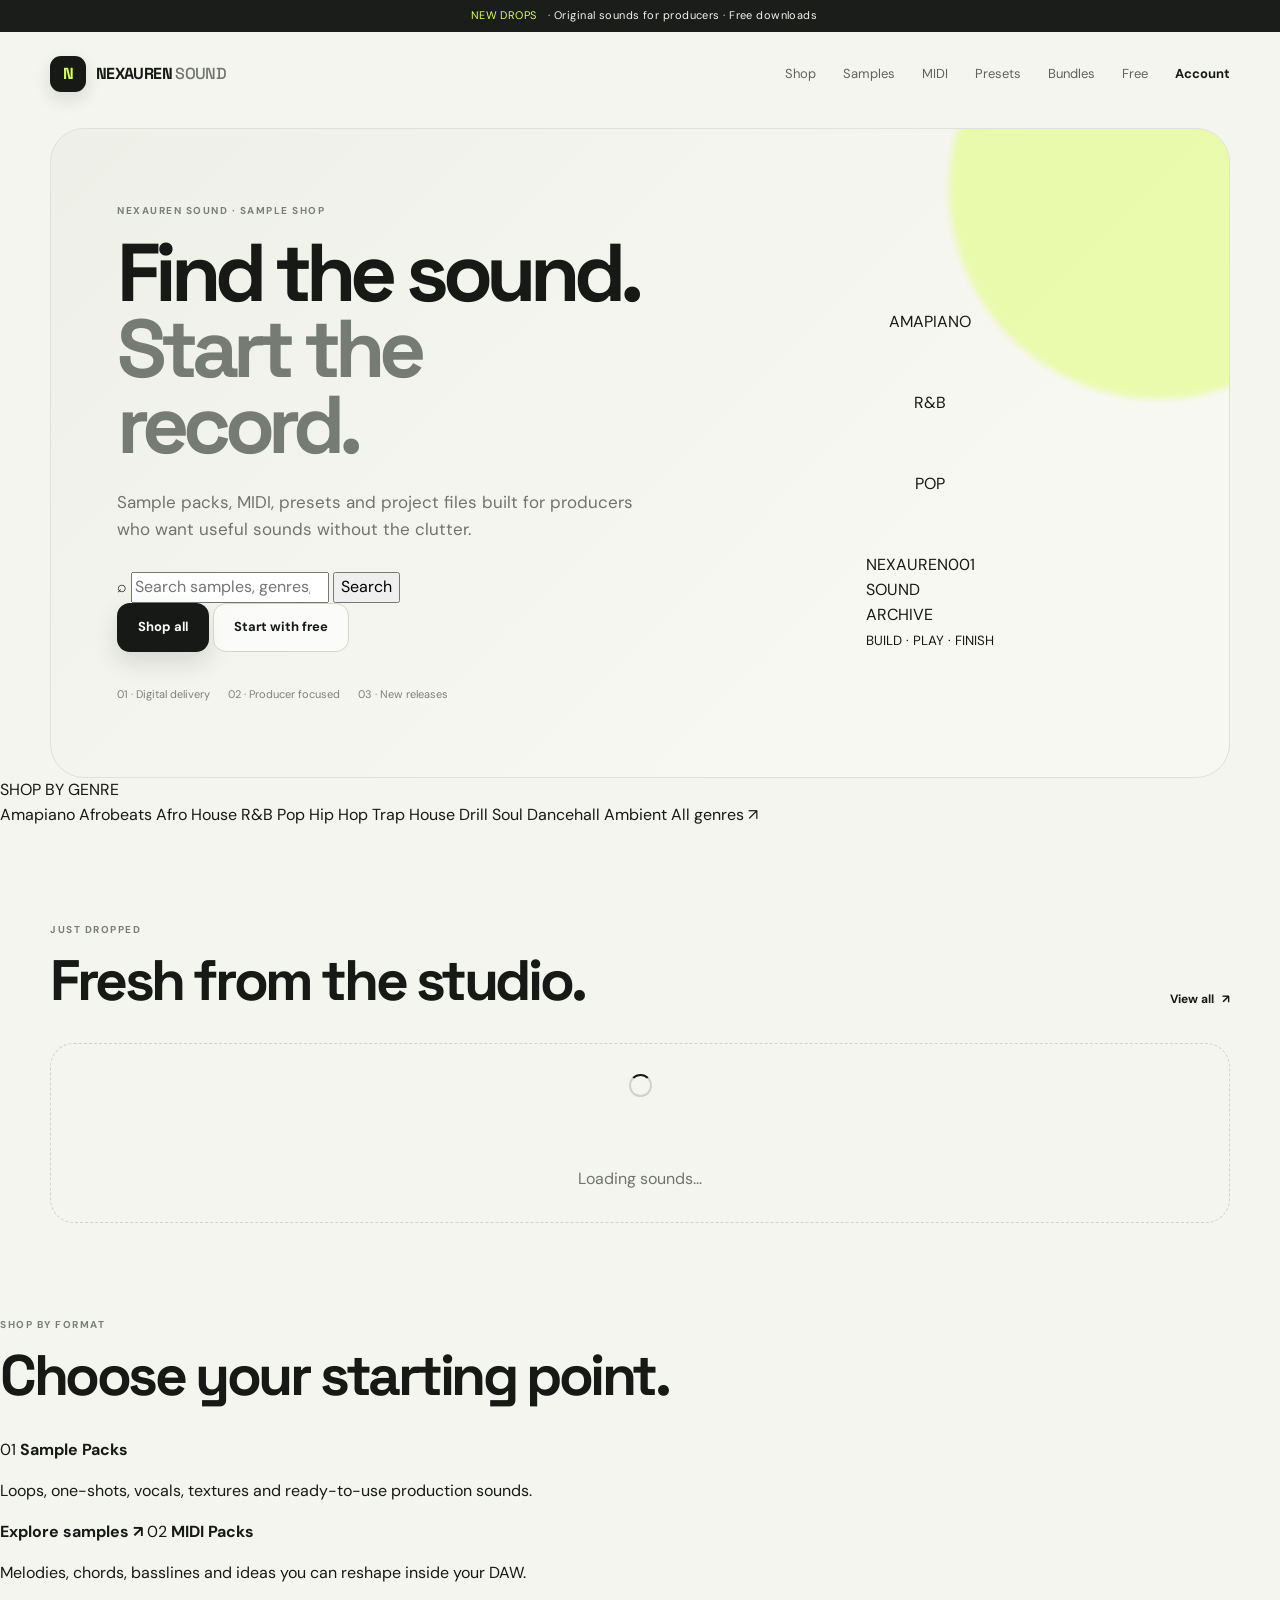
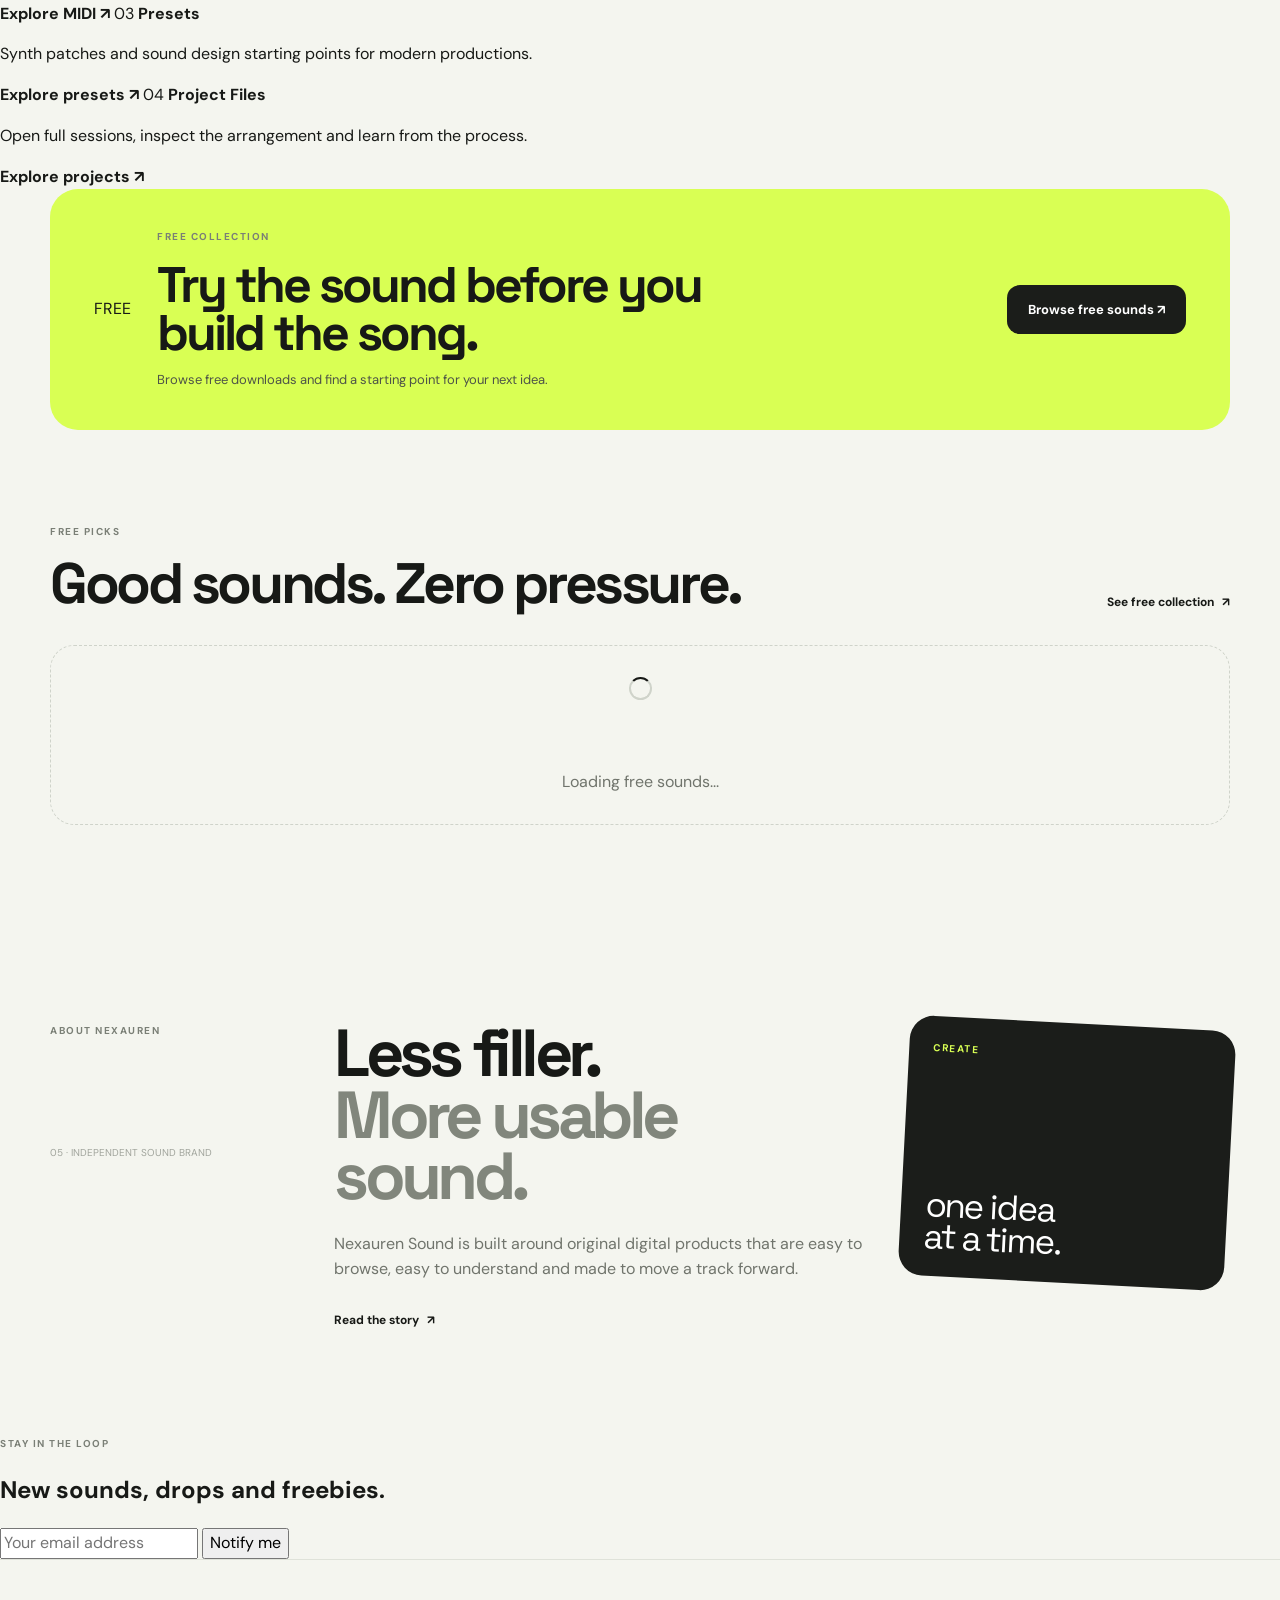
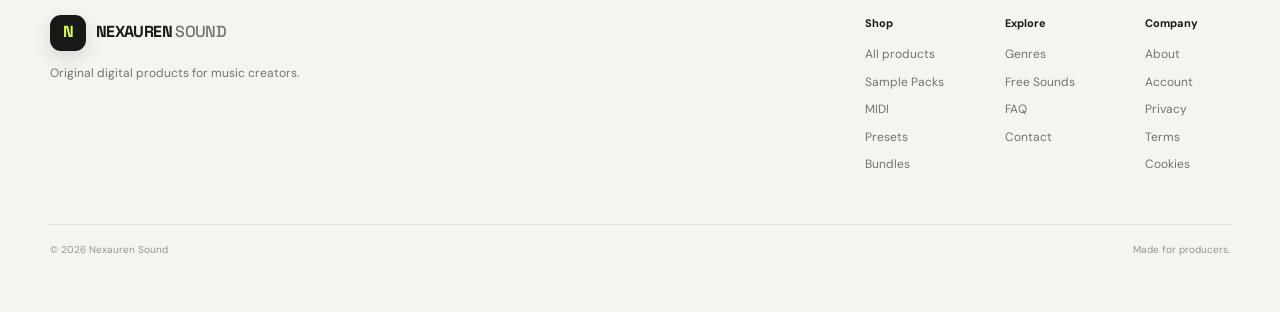
==== commit 40b1b688: "redesign: build a fuller sample-store homepage" ====
--- a/index.html
+++ b/index.html
@@ -4,15 +4,17 @@
   <meta charset="utf-8">
   <meta name="viewport" content="width=device-width, initial-scale=1">
   <meta name="theme-color" content="#f4f5ef">
-  <meta name="description" content="Nexauren Sound — sample packs, MIDI, presets and production sounds for music creators.">
-  <title>Nexauren Sound — Build your next track</title>
+  <meta name="description" content="Nexauren Sound — sample packs, MIDI, presets, project files and bundles for producers.">
+  <title>Nexauren Sound — Sounds for your next track</title>
   <link rel="preconnect" href="https://fonts.googleapis.com">
   <link rel="preconnect" href="https://fonts.gstatic.com" crossorigin>
   <link href="https://fonts.googleapis.com/css2?family=DM+Sans:wght@400;500;600;700&family=Space+Grotesk:wght@500;600;700&display=swap" rel="stylesheet">
   <link rel="stylesheet" href="/style.css">
 </head>
 <body>
-  <div class="announcement">New sounds are landing soon <span>·</span> Free downloads available</div>
+  <div class="announcement">
+    <span>NEW DROPS</span> · Original sounds for producers · <a href="/free/">Free downloads</a>
+  </div>
 
   <header class="site-header">
     <a class="brand" href="/" aria-label="Nexauren Sound home">
@@ -24,9 +26,11 @@
 
     <nav class="nav" aria-label="Main navigation">
       <a href="/shop/">Shop</a>
-      <a href="/categories/">Categories</a>
-      <a href="/free/">Free Sounds</a>
-      <a href="/about/">About</a>
+      <a href="/shop/?category=samples">Samples</a>
+      <a href="/shop/?category=midi">MIDI</a>
+      <a href="/shop/?category=presets">Presets</a>
+      <a href="/shop/?category=bundles">Bundles</a>
+      <a href="/free/">Free</a>
       <a class="nav-account" href="/account/">Account</a>
     </nav>
   </header>
@@ -34,104 +38,168 @@
   <main>
     <section class="hero-shell">
       <div class="hero-copy">
-        <p class="eyebrow">NEXAUREN SOUND · ORIGINAL DIGITAL PRODUCTS</p>
-        <h1>Build a track that <span>sounds like you.</span></h1>
-        <p class="hero-text">Sample packs, MIDI, presets and project files made to get an idea moving — without getting in the way of your style.</p>
-        <div class="hero-actions">
-          <a class="button button-primary" href="/shop/">Explore the shop</a>
-          <a class="button button-secondary" href="/free/">Get free sounds</a>
+        <p class="eyebrow">NEXAUREN SOUND · SAMPLE SHOP</p>
+        <h1>Find the sound.<br><span>Start the record.</span></h1>
+        <p class="hero-text">Sample packs, MIDI, presets and project files built for producers who want useful sounds without the clutter.</p>
+        <div class="hero-search">
+          <span aria-hidden="true">⌕</span>
+          <input id="hero-search" type="search" placeholder="Search samples, genres, packs…" aria-label="Search the store">
+          <button type="button" id="hero-search-button">Search</button>
+        </div>
+        <div class="hero-links">
+          <a class="button button-primary" href="/shop/">Shop all</a>
+          <a class="button button-secondary" href="/free/">Start with free</a>
         </div>
         <div class="hero-meta">
-          <span><i></i> Digital delivery</span>
-          <span><i></i> Producer focused</span>
-          <span><i></i> Made with intention</span>
-        </div>
-      </div>
-
-      <div class="hero-visual" aria-label="Nexauren Sound collection artwork">
-        <div class="visual-grid"></div>
-        <div class="visual-note note-one">AFRO<br>HOUSE</div>
-        <div class="visual-note note-two">MIDI<br>PRESETS</div>
-        <div class="record-card">
-          <div class="record-top"><span>NEXAUREN</span><span>001</span></div>
-          <div class="record-center"><strong>SOUND<br>FORWARD</strong><span>BUILD · PLAY · FINISH</span></div>
-          <div class="record-wave"><b></b><b></b><b></b><b></b><b></b><b></b><b></b><b></b><b></b><b></b><b></b><b></b><b></b><b></b><b></b></div>
-        </div>
-      </div>
-    </section>
-
-    <section class="signal-row" aria-label="Store highlights">
-      <div><span class="signal-number">01</span><strong>Original products</strong><small>Created around real production needs.</small></div>
-      <div><span class="signal-number">02</span><strong>Simple delivery</strong><small>Buy, access and keep your digital files.</small></div>
-      <div><span class="signal-number">03</span><strong>Built to evolve</strong><small>New sounds and better tools over time.</small></div>
+          <span>01 · Digital delivery</span>
+          <span>02 · Producer focused</span>
+          <span>03 · New releases</span>
+        </div>
+      </div>
+
+      <div class="hero-visual" aria-hidden="true">
+        <div class="hero-grid"></div>
+        <div class="hero-label hero-label-a">AMAPIANO</div>
+        <div class="hero-label hero-label-b">R&B</div>
+        <div class="hero-label hero-label-c">POP</div>
+        <div class="hero-record">
+          <div class="hero-record-top"><span>NEXAUREN</span><span>001</span></div>
+          <div class="hero-record-title">SOUND<br>ARCHIVE</div>
+          <div class="hero-wave">
+            <i></i><i></i><i></i><i></i><i></i><i></i><i></i><i></i><i></i><i></i><i></i><i></i>
+          </div>
+          <small>BUILD · PLAY · FINISH</small>
+        </div>
+      </div>
+    </section>
+
+    <section class="genre-bar" aria-label="Browse genres">
+      <div class="genre-bar-inner">
+        <span class="genre-title">SHOP BY GENRE</span>
+        <div class="genre-scroll">
+          <a href="/shop/?genre=Amapiano">Amapiano</a>
+          <a href="/shop/?genre=Afrobeats">Afrobeats</a>
+          <a href="/shop/?genre=Afro House">Afro House</a>
+          <a href="/shop/?genre=R%26B">R&amp;B</a>
+          <a href="/shop/?genre=Pop">Pop</a>
+          <a href="/shop/?genre=Hip Hop">Hip Hop</a>
+          <a href="/shop/?genre=Trap">Trap</a>
+          <a href="/shop/?genre=House">House</a>
+          <a href="/shop/?genre=Drill">Drill</a>
+          <a href="/shop/?genre=Soul">Soul</a>
+          <a href="/shop/?genre=Dancehall">Dancehall</a>
+          <a href="/shop/?genre=Ambient">Ambient</a>
+          <a class="genre-more" href="/categories/">All genres ↗</a>
+        </div>
+      </div>
     </section>
 
     <section class="section section-products">
       <div class="section-heading">
         <div>
-          <p class="eyebrow">THE LATEST</p>
+          <p class="eyebrow">JUST DROPPED</p>
           <h2>Fresh from the studio.</h2>
         </div>
-        <a class="text-link" href="/shop/">View all products <span>↗</span></a>
-      </div>
-
-      <div class="products" id="products" data-product-list="home" aria-live="polite">
+        <a class="text-link" href="/shop/">View all <span>↗</span></a>
+      </div>
+      <div class="products products-home" data-product-list="home" aria-live="polite">
         <div class="products-state"><span class="products-spinner"></span><p>Loading sounds...</p></div>
       </div>
     </section>
 
-    <section class="category-strip">
+    <section class="format-section">
       <div class="section-heading">
         <div>
-          <p class="eyebrow">BROWSE BY FORMAT</p>
-          <h2>Pick the starting point.</h2>
-        </div>
-      </div>
-      <div class="categories-grid">
-        <a class="category-card category-lime" href="/shop/?category=samples"><span>01</span><strong>Sample Packs</strong><small>Loops · one-shots · vocals</small><b>↗</b></a>
-        <a class="category-card category-grey" href="/shop/?category=midi"><span>02</span><strong>MIDI Packs</strong><small>Melodies · chords · ideas</small><b>↗</b></a>
-        <a class="category-card category-peach" href="/shop/?category=presets"><span>03</span><strong>Presets</strong><small>Synths · FX · instruments</small><b>↗</b></a>
-        <a class="category-card category-blue" href="/shop/?category=project-files"><span>04</span><strong>Project Files</strong><small>Open the session and learn</small><b>↗</b></a>
+          <p class="eyebrow">SHOP BY FORMAT</p>
+          <h2>Choose your starting point.</h2>
+        </div>
+      </div>
+      <div class="format-grid">
+        <a href="/shop/?category=samples" class="format-card format-main">
+          <span class="format-number">01</span>
+          <strong>Sample Packs</strong>
+          <p>Loops, one-shots, vocals, textures and ready-to-use production sounds.</p>
+          <b>Explore samples ↗</b>
+        </a>
+        <a href="/shop/?category=midi" class="format-card format-mid">
+          <span class="format-number">02</span>
+          <strong>MIDI Packs</strong>
+          <p>Melodies, chords, basslines and ideas you can reshape inside your DAW.</p>
+          <b>Explore MIDI ↗</b>
+        </a>
+        <a href="/shop/?category=presets" class="format-card format-soft">
+          <span class="format-number">03</span>
+          <strong>Presets</strong>
+          <p>Synth patches and sound design starting points for modern productions.</p>
+          <b>Explore presets ↗</b>
+        </a>
+        <a href="/shop/?category=project-files" class="format-card format-dark">
+          <span class="format-number">04</span>
+          <strong>Project Files</strong>
+          <p>Open full sessions, inspect the arrangement and learn from the process.</p>
+          <b>Explore projects ↗</b>
+        </a>
       </div>
     </section>
 
     <section class="free-banner">
-      <div class="free-mark">FREE</div>
+      <div class="free-badge">FREE</div>
       <div>
-        <p class="eyebrow">NO-RISK START</p>
-        <h2>Try something new on the next beat.</h2>
-        <p>Explore the free collection, download what fits your workflow and turn it into your own idea.</p>
-      </div>
-      <a class="button button-dark" href="/free/">Browse free sounds</a>
+        <p class="eyebrow">FREE COLLECTION</p>
+        <h2>Try the sound before you build the song.</h2>
+        <p>Browse free downloads and find a starting point for your next idea.</p>
+      </div>
+      <a class="button button-dark" href="/free/">Browse free sounds ↗</a>
+    </section>
+
+    <section class="section section-products">
+      <div class="section-heading">
+        <div>
+          <p class="eyebrow">FREE PICKS</p>
+          <h2>Good sounds. Zero pressure.</h2>
+        </div>
+        <a class="text-link" href="/free/">See free collection <span>↗</span></a>
+      </div>
+      <div class="products products-home" data-product-list="free-home" aria-live="polite">
+        <div class="products-state"><span class="products-spinner"></span><p>Loading free sounds...</p></div>
+      </div>
     </section>
 
     <section class="story-grid">
-      <div class="story-label"><p class="eyebrow">WHY NEXAUREN SOUND</p><span>05 — STORY</span></div>
+      <div class="story-label">
+        <p class="eyebrow">ABOUT NEXAUREN</p>
+        <span>05 · INDEPENDENT SOUND BRAND</span>
+      </div>
       <div class="story-copy">
         <h2>Less filler.<br><span>More usable sound.</span></h2>
-        <p>Nexauren Sound is a small independent sound brand focused on products that feel good to open and useful to keep. The goal is simple: give producers more starting points without adding more noise.</p>
+        <p>Nexauren Sound is built around original digital products that are easy to browse, easy to understand and made to move a track forward.</p>
         <a class="text-link" href="/about/">Read the story <span>↗</span></a>
       </div>
       <div class="story-card"><strong>CREATE</strong><span>one idea<br>at a time.</span></div>
     </section>
 
-    <section class="final-cta">
-      <p class="eyebrow">READY WHEN YOU ARE</p>
-      <h2>Open a pack.<br><span>Start a track.</span></h2>
-      <a class="button button-primary" href="/shop/">Enter Nexauren Sound</a>
+    <section class="newsletter">
+      <div>
+        <p class="eyebrow">STAY IN THE LOOP</p>
+        <h2>New sounds, drops and freebies.</h2>
+      </div>
+      <form class="newsletter-form" onsubmit="return false">
+        <input type="email" placeholder="Your email address" aria-label="Email address">
+        <button type="submit">Notify me</button>
+      </form>
     </section>
   </main>
 
   <footer class="site-footer">
     <div class="footer-main">
-      <div>
+      <div class="footer-brand">
         <a class="brand" href="/"><span class="brand-mark">N</span><span>NEXAUREN <em>SOUND</em></span></a>
         <p>Original digital products for music creators.</p>
       </div>
       <div class="footer-columns">
-        <div><strong>Store</strong><a href="/shop/">Shop</a><a href="/categories/">Categories</a><a href="/free/">Free Sounds</a></div>
-        <div><strong>Company</strong><a href="/about/">About</a><a href="/account/">Account</a><a href="/faq/">FAQ</a><a href="/contact/">Contact</a></div>
-        <div><strong>Legal</strong><a href="/privacy/">Privacy</a><a href="/terms/">Terms</a><a href="/cookies/">Cookies</a></div>
+        <div><strong>Shop</strong><a href="/shop/">All products</a><a href="/shop/?category=samples">Sample Packs</a><a href="/shop/?category=midi">MIDI</a><a href="/shop/?category=presets">Presets</a><a href="/shop/?category=bundles">Bundles</a></div>
+        <div><strong>Explore</strong><a href="/categories/">Genres</a><a href="/free/">Free Sounds</a><a href="/faq/">FAQ</a><a href="/contact/">Contact</a></div>
+        <div><strong>Company</strong><a href="/about/">About</a><a href="/account/">Account</a><a href="/privacy/">Privacy</a><a href="/terms/">Terms</a><a href="/cookies/">Cookies</a></div>
       </div>
     </div>
     <div class="footer-bottom"><span>© <span id="year"></span> Nexauren Sound</span><span>Made for producers.</span></div>
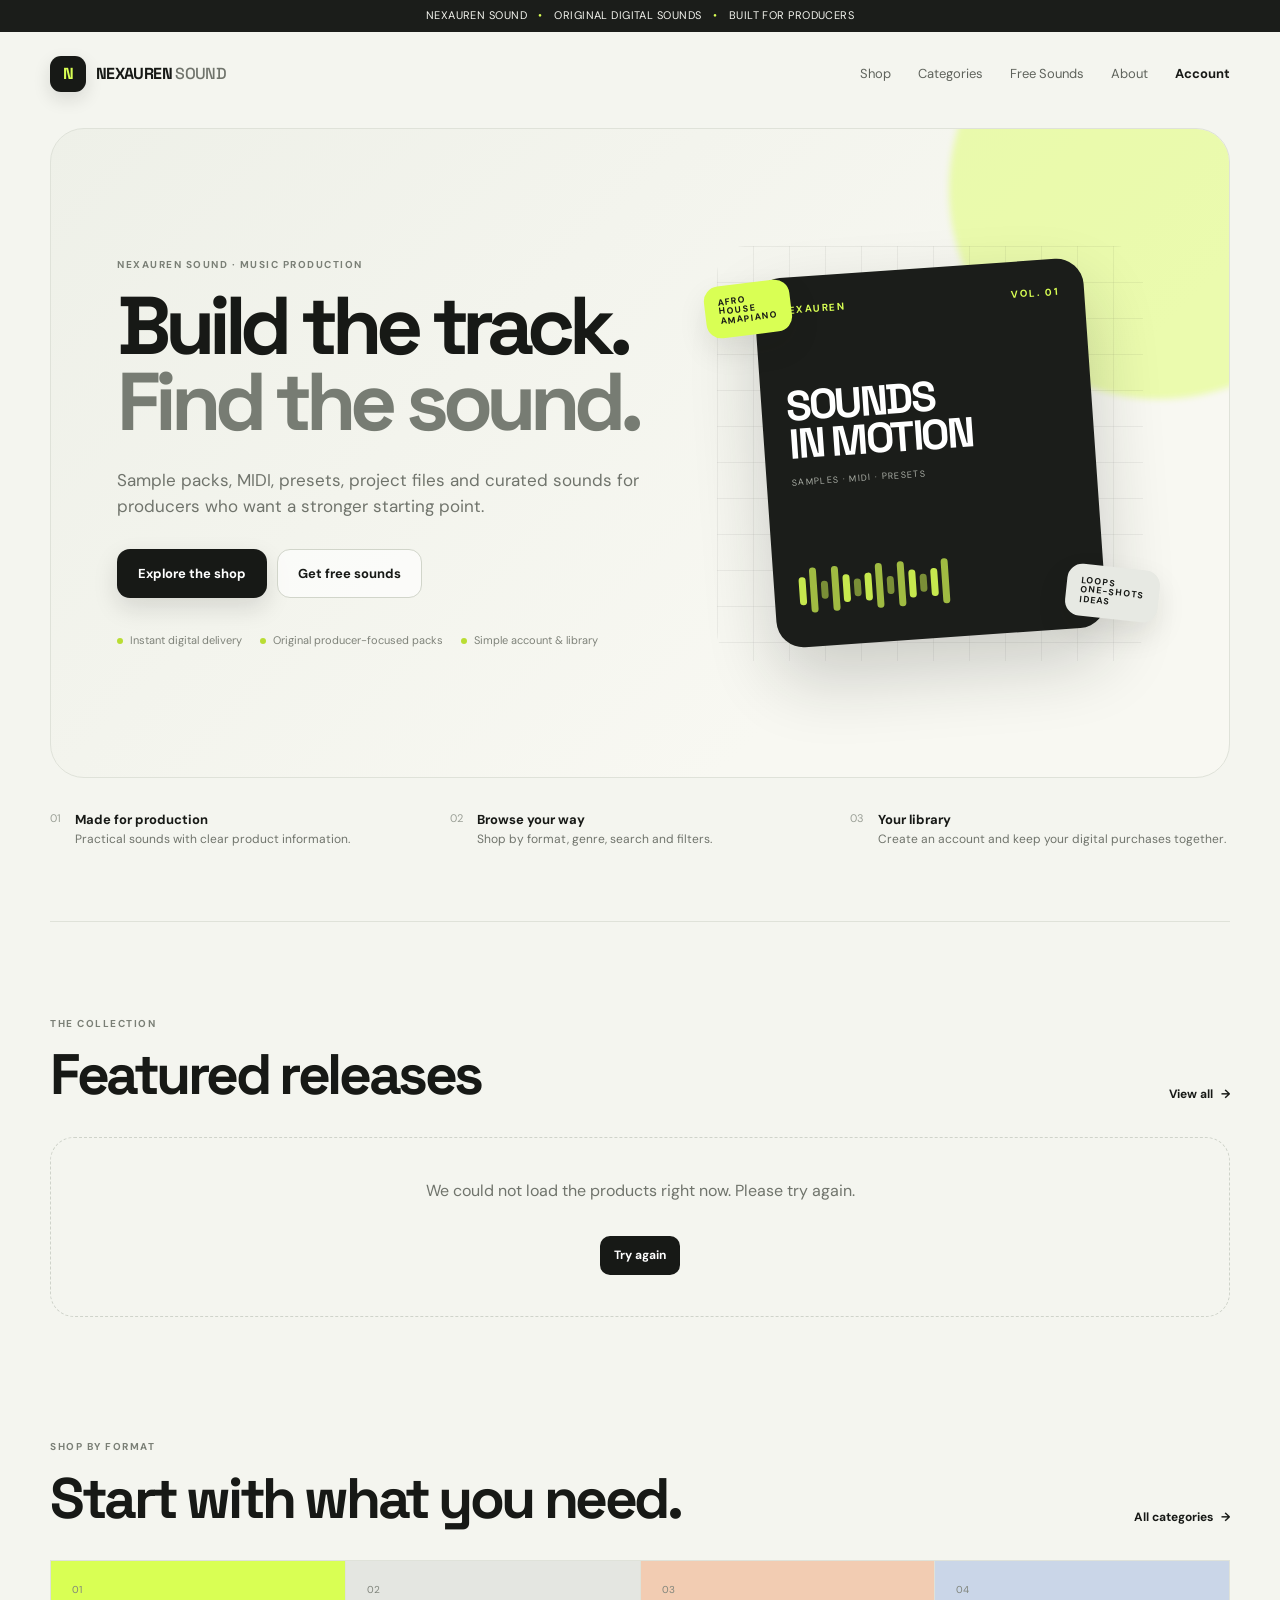
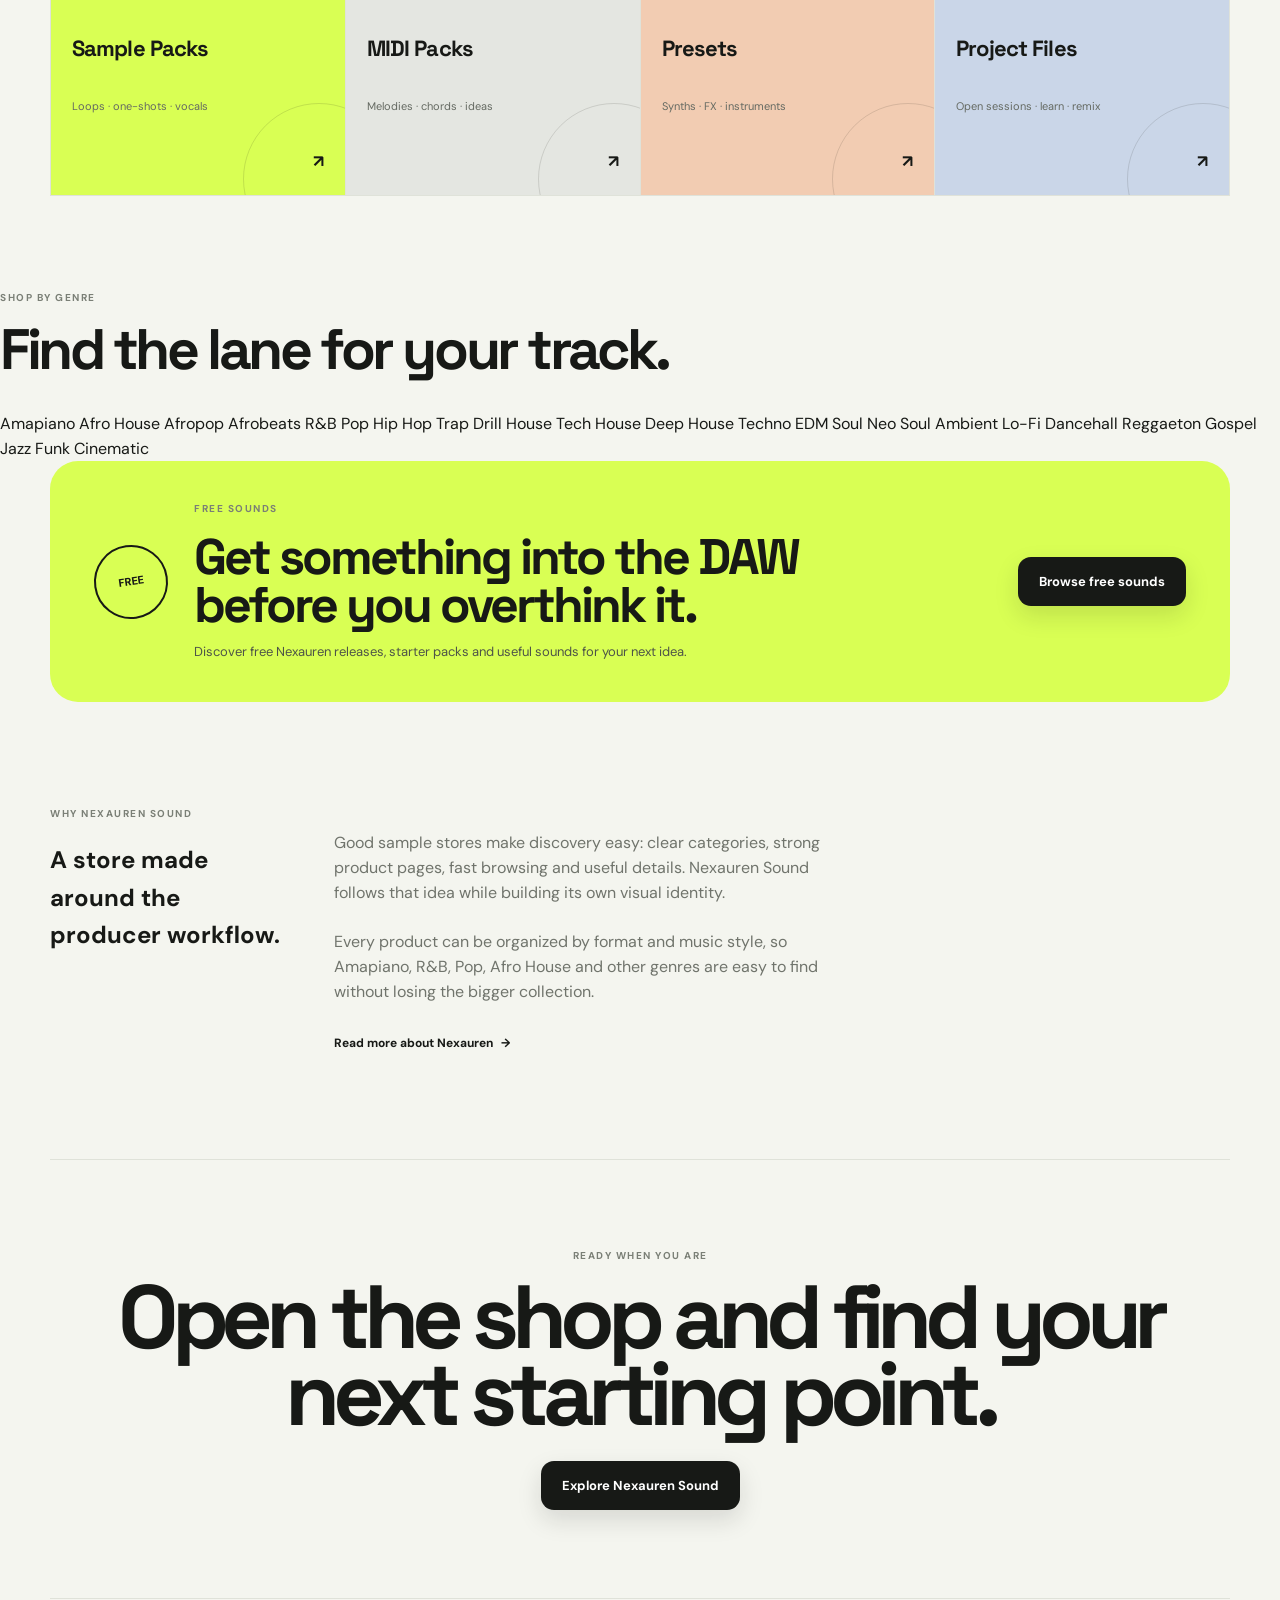
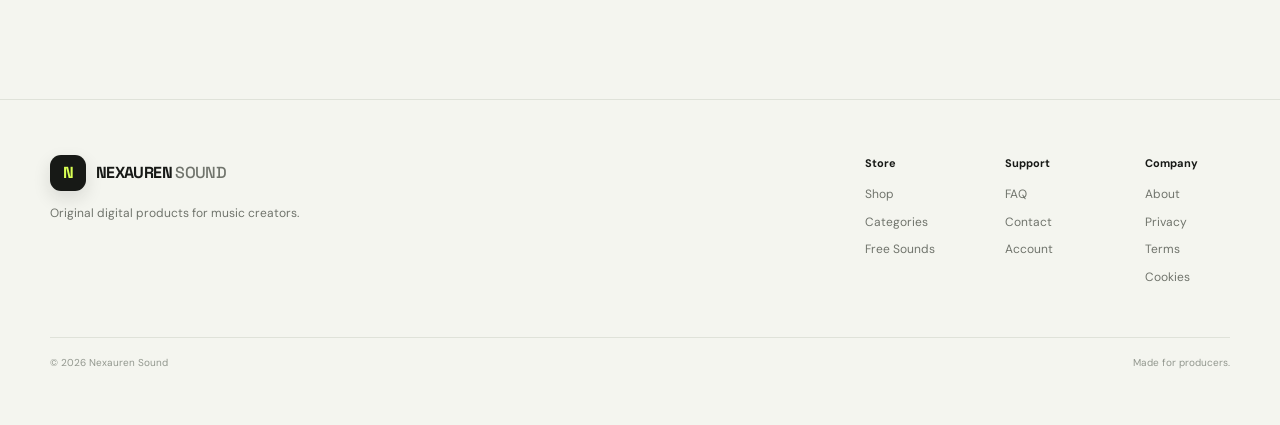
==== commit 1d6e0995: "Redesign Nexauren Sound homepage and connect full store navigation" ====
--- a/index.html
+++ b/index.html
@@ -4,7 +4,7 @@
   <meta charset="utf-8">
   <meta name="viewport" content="width=device-width, initial-scale=1">
   <meta name="theme-color" content="#f4f5ef">
-  <meta name="description" content="Nexauren Sound — sample packs, MIDI, presets, project files and bundles for producers.">
+  <meta name="description" content="Nexauren Sound — sample packs, MIDI, presets, project files and bundles for music producers.">
   <title>Nexauren Sound — Sounds for your next track</title>
   <link rel="preconnect" href="https://fonts.googleapis.com">
   <link rel="preconnect" href="https://fonts.gstatic.com" crossorigin>
@@ -13,7 +13,7 @@
 </head>
 <body>
   <div class="announcement">
-    <span>NEW DROPS</span> · Original sounds for producers · <a href="/free/">Free downloads</a>
+    NEXAUREN SOUND <span>•</span> ORIGINAL DIGITAL SOUNDS <span>•</span> BUILT FOR PRODUCERS
   </div>
 
   <header class="site-header">
@@ -21,16 +21,12 @@
       <span class="brand-mark">N</span>
       <span>NEXAUREN <em>SOUND</em></span>
     </a>
-
     <button class="menu-toggle" type="button" aria-label="Open menu" aria-expanded="false">☰</button>
-
     <nav class="nav" aria-label="Main navigation">
       <a href="/shop/">Shop</a>
-      <a href="/shop/?category=samples">Samples</a>
-      <a href="/shop/?category=midi">MIDI</a>
-      <a href="/shop/?category=presets">Presets</a>
-      <a href="/shop/?category=bundles">Bundles</a>
-      <a href="/free/">Free</a>
+      <a href="/categories/">Categories</a>
+      <a href="/free/">Free Sounds</a>
+      <a href="/about/">About</a>
       <a class="nav-account" href="/account/">Account</a>
     </nav>
   </header>
@@ -38,168 +34,141 @@
   <main>
     <section class="hero-shell">
       <div class="hero-copy">
-        <p class="eyebrow">NEXAUREN SOUND · SAMPLE SHOP</p>
-        <h1>Find the sound.<br><span>Start the record.</span></h1>
-        <p class="hero-text">Sample packs, MIDI, presets and project files built for producers who want useful sounds without the clutter.</p>
-        <div class="hero-search">
-          <span aria-hidden="true">⌕</span>
-          <input id="hero-search" type="search" placeholder="Search samples, genres, packs…" aria-label="Search the store">
-          <button type="button" id="hero-search-button">Search</button>
+        <p class="eyebrow">NEXAUREN SOUND · MUSIC PRODUCTION</p>
+        <h1>Build the track.<br><span>Find the sound.</span></h1>
+        <p class="hero-text">
+          Sample packs, MIDI, presets, project files and curated sounds for producers who want a stronger starting point.
+        </p>
+        <div class="hero-actions">
+          <a class="button button-primary" href="/shop/">Explore the shop</a>
+          <a class="button button-secondary" href="/free/">Get free sounds</a>
         </div>
-        <div class="hero-links">
-          <a class="button button-primary" href="/shop/">Shop all</a>
-          <a class="button button-secondary" href="/free/">Start with free</a>
-        </div>
-        <div class="hero-meta">
-          <span>01 · Digital delivery</span>
-          <span>02 · Producer focused</span>
-          <span>03 · New releases</span>
+        <div class="hero-meta" aria-label="Store benefits">
+          <span><i></i>Instant digital delivery</span>
+          <span><i></i>Original producer-focused packs</span>
+          <span><i></i>Simple account & library</span>
         </div>
       </div>
 
       <div class="hero-visual" aria-hidden="true">
-        <div class="hero-grid"></div>
-        <div class="hero-label hero-label-a">AMAPIANO</div>
-        <div class="hero-label hero-label-b">R&B</div>
-        <div class="hero-label hero-label-c">POP</div>
-        <div class="hero-record">
-          <div class="hero-record-top"><span>NEXAUREN</span><span>001</span></div>
-          <div class="hero-record-title">SOUND<br>ARCHIVE</div>
-          <div class="hero-wave">
-            <i></i><i></i><i></i><i></i><i></i><i></i><i></i><i></i><i></i><i></i><i></i><i></i>
+        <div class="visual-grid"></div>
+        <div class="visual-note note-one">AFRO<br>HOUSE<br>AMAPIANO</div>
+        <div class="record-card">
+          <div class="record-top"><span>NEXAUREN</span><span>VOL. 01</span></div>
+          <div class="record-center">
+            <strong>SOUNDS<br>IN MOTION</strong>
+            <span>SAMPLES · MIDI · PRESETS</span>
           </div>
-          <small>BUILD · PLAY · FINISH</small>
+          <div class="record-wave">
+            <b></b><b></b><b></b><b></b><b></b><b></b><b></b><b></b><b></b><b></b><b></b><b></b><b></b><b></b>
+          </div>
         </div>
+        <div class="visual-note note-two">LOOPS<br>ONE-SHOTS<br>IDEAS</div>
       </div>
     </section>
 
-    <section class="genre-bar" aria-label="Browse genres">
-      <div class="genre-bar-inner">
-        <span class="genre-title">SHOP BY GENRE</span>
-        <div class="genre-scroll">
-          <a href="/shop/?genre=Amapiano">Amapiano</a>
-          <a href="/shop/?genre=Afrobeats">Afrobeats</a>
-          <a href="/shop/?genre=Afro House">Afro House</a>
-          <a href="/shop/?genre=R%26B">R&amp;B</a>
-          <a href="/shop/?genre=Pop">Pop</a>
-          <a href="/shop/?genre=Hip Hop">Hip Hop</a>
-          <a href="/shop/?genre=Trap">Trap</a>
-          <a href="/shop/?genre=House">House</a>
-          <a href="/shop/?genre=Drill">Drill</a>
-          <a href="/shop/?genre=Soul">Soul</a>
-          <a href="/shop/?genre=Dancehall">Dancehall</a>
-          <a href="/shop/?genre=Ambient">Ambient</a>
-          <a class="genre-more" href="/categories/">All genres ↗</a>
-        </div>
+    <section class="signal-row" aria-label="Store features">
+      <div><span class="signal-number">01</span><strong>Made for production</strong><small>Practical sounds with clear product information.</small></div>
+      <div><span class="signal-number">02</span><strong>Browse your way</strong><small>Shop by format, genre, search and filters.</small></div>
+      <div><span class="signal-number">03</span><strong>Your library</strong><small>Create an account and keep your digital purchases together.</small></div>
+    </section>
+
+    <section class="section" id="featured">
+      <div class="section-heading">
+        <div><p class="eyebrow">THE COLLECTION</p><h2>Featured releases</h2></div>
+        <a class="text-link" href="/shop/">View all <span>→</span></a>
+      </div>
+      <div class="products" id="products" data-product-list="home" aria-live="polite">
+        <div class="products-state"><span class="products-spinner"></span><p>Loading the collection...</p></div>
       </div>
     </section>
 
-    <section class="section section-products">
+    <section class="category-strip" id="formats">
       <div class="section-heading">
-        <div>
-          <p class="eyebrow">JUST DROPPED</p>
-          <h2>Fresh from the studio.</h2>
-        </div>
-        <a class="text-link" href="/shop/">View all <span>↗</span></a>
+        <div><p class="eyebrow">SHOP BY FORMAT</p><h2>Start with what you need.</h2></div>
+        <a class="text-link" href="/categories/">All categories <span>→</span></a>
       </div>
-      <div class="products products-home" data-product-list="home" aria-live="polite">
-        <div class="products-state"><span class="products-spinner"></span><p>Loading sounds...</p></div>
+      <div class="categories-grid">
+        <a class="category-card category-lime" href="/shop/?category=samples"><span>01</span><strong>Sample Packs</strong><small>Loops · one-shots · vocals</small><b>↗</b></a>
+        <a class="category-card category-grey" href="/shop/?category=midi"><span>02</span><strong>MIDI Packs</strong><small>Melodies · chords · ideas</small><b>↗</b></a>
+        <a class="category-card category-peach" href="/shop/?category=presets"><span>03</span><strong>Presets</strong><small>Synths · FX · instruments</small><b>↗</b></a>
+        <a class="category-card category-blue" href="/shop/?category=project-files"><span>04</span><strong>Project Files</strong><small>Open sessions · learn · remix</small><b>↗</b></a>
       </div>
     </section>
 
-    <section class="format-section">
+    <section class="genre-section" id="genres">
       <div class="section-heading">
-        <div>
-          <p class="eyebrow">SHOP BY FORMAT</p>
-          <h2>Choose your starting point.</h2>
-        </div>
+        <div><p class="eyebrow">SHOP BY GENRE</p><h2>Find the lane for your track.</h2></div>
       </div>
-      <div class="format-grid">
-        <a href="/shop/?category=samples" class="format-card format-main">
-          <span class="format-number">01</span>
-          <strong>Sample Packs</strong>
-          <p>Loops, one-shots, vocals, textures and ready-to-use production sounds.</p>
-          <b>Explore samples ↗</b>
-        </a>
-        <a href="/shop/?category=midi" class="format-card format-mid">
-          <span class="format-number">02</span>
-          <strong>MIDI Packs</strong>
-          <p>Melodies, chords, basslines and ideas you can reshape inside your DAW.</p>
-          <b>Explore MIDI ↗</b>
-        </a>
-        <a href="/shop/?category=presets" class="format-card format-soft">
-          <span class="format-number">03</span>
-          <strong>Presets</strong>
-          <p>Synth patches and sound design starting points for modern productions.</p>
-          <b>Explore presets ↗</b>
-        </a>
-        <a href="/shop/?category=project-files" class="format-card format-dark">
-          <span class="format-number">04</span>
-          <strong>Project Files</strong>
-          <p>Open full sessions, inspect the arrangement and learn from the process.</p>
-          <b>Explore projects ↗</b>
-        </a>
+      <div class="genre-cloud">
+        <a href="/shop/?genre=Amapiano">Amapiano</a>
+        <a href="/shop/?genre=Afro House">Afro House</a>
+        <a href="/shop/?genre=Afropop">Afropop</a>
+        <a href="/shop/?genre=Afrobeats">Afrobeats</a>
+        <a href="/shop/?genre=RnB">R&amp;B</a>
+        <a href="/shop/?genre=Pop">Pop</a>
+        <a href="/shop/?genre=Hip Hop">Hip Hop</a>
+        <a href="/shop/?genre=Trap">Trap</a>
+        <a href="/shop/?genre=Drill">Drill</a>
+        <a href="/shop/?genre=House">House</a>
+        <a href="/shop/?genre=Tech House">Tech House</a>
+        <a href="/shop/?genre=Deep House">Deep House</a>
+        <a href="/shop/?genre=Techno">Techno</a>
+        <a href="/shop/?genre=EDM">EDM</a>
+        <a href="/shop/?genre=Soul">Soul</a>
+        <a href="/shop/?genre=Neo Soul">Neo Soul</a>
+        <a href="/shop/?genre=Ambient">Ambient</a>
+        <a href="/shop/?genre=Lo-Fi">Lo-Fi</a>
+        <a href="/shop/?genre=Dancehall">Dancehall</a>
+        <a href="/shop/?genre=Reggaeton">Reggaeton</a>
+        <a href="/shop/?genre=Gospel">Gospel</a>
+        <a href="/shop/?genre=Jazz">Jazz</a>
+        <a href="/shop/?genre=Funk">Funk</a>
+        <a href="/shop/?genre=Cinematic">Cinematic</a>
       </div>
     </section>
 
-    <section class="free-banner">
-      <div class="free-badge">FREE</div>
+    <section class="free-banner" id="free">
+      <div class="free-mark">FREE</div>
       <div>
-        <p class="eyebrow">FREE COLLECTION</p>
-        <h2>Try the sound before you build the song.</h2>
-        <p>Browse free downloads and find a starting point for your next idea.</p>
+        <p class="eyebrow">FREE SOUNDS</p>
+        <h2>Get something into the DAW before you overthink it.</h2>
+        <p>Discover free Nexauren releases, starter packs and useful sounds for your next idea.</p>
       </div>
-      <a class="button button-dark" href="/free/">Browse free sounds ↗</a>
+      <a class="button button-primary" href="/free/">Browse free sounds</a>
     </section>
 
-    <section class="section section-products">
-      <div class="section-heading">
-        <div>
-          <p class="eyebrow">FREE PICKS</p>
-          <h2>Good sounds. Zero pressure.</h2>
-        </div>
-        <a class="text-link" href="/free/">See free collection <span>↗</span></a>
+    <section class="story-grid" id="about">
+      <div>
+        <p class="eyebrow">WHY NEXAUREN SOUND</p>
+        <h2>A store made around the producer workflow.</h2>
       </div>
-      <div class="products products-home" data-product-list="free-home" aria-live="polite">
-        <div class="products-state"><span class="products-spinner"></span><p>Loading free sounds...</p></div>
+      <div class="story-copy">
+        <p>Good sample stores make discovery easy: clear categories, strong product pages, fast browsing and useful details. Nexauren Sound follows that idea while building its own visual identity.</p>
+        <p>Every product can be organized by format and music style, so Amapiano, R&amp;B, Pop, Afro House and other genres are easy to find without losing the bigger collection.</p>
+        <a class="text-link" href="/about/">Read more about Nexauren <span>→</span></a>
       </div>
     </section>
 
-    <section class="story-grid">
-      <div class="story-label">
-        <p class="eyebrow">ABOUT NEXAUREN</p>
-        <span>05 · INDEPENDENT SOUND BRAND</span>
+    <section class="final-cta">
+      <div>
+        <p class="eyebrow">READY WHEN YOU ARE</p>
+        <h2>Open the shop and find your next starting point.</h2>
       </div>
-      <div class="story-copy">
-        <h2>Less filler.<br><span>More usable sound.</span></h2>
-        <p>Nexauren Sound is built around original digital products that are easy to browse, easy to understand and made to move a track forward.</p>
-        <a class="text-link" href="/about/">Read the story <span>↗</span></a>
-      </div>
-      <div class="story-card"><strong>CREATE</strong><span>one idea<br>at a time.</span></div>
-    </section>
-
-    <section class="newsletter">
-      <div>
-        <p class="eyebrow">STAY IN THE LOOP</p>
-        <h2>New sounds, drops and freebies.</h2>
-      </div>
-      <form class="newsletter-form" onsubmit="return false">
-        <input type="email" placeholder="Your email address" aria-label="Email address">
-        <button type="submit">Notify me</button>
-      </form>
+      <a class="button button-primary" href="/shop/">Explore Nexauren Sound</a>
     </section>
   </main>
 
   <footer class="site-footer">
     <div class="footer-main">
-      <div class="footer-brand">
+      <div>
         <a class="brand" href="/"><span class="brand-mark">N</span><span>NEXAUREN <em>SOUND</em></span></a>
         <p>Original digital products for music creators.</p>
       </div>
       <div class="footer-columns">
-        <div><strong>Shop</strong><a href="/shop/">All products</a><a href="/shop/?category=samples">Sample Packs</a><a href="/shop/?category=midi">MIDI</a><a href="/shop/?category=presets">Presets</a><a href="/shop/?category=bundles">Bundles</a></div>
-        <div><strong>Explore</strong><a href="/categories/">Genres</a><a href="/free/">Free Sounds</a><a href="/faq/">FAQ</a><a href="/contact/">Contact</a></div>
-        <div><strong>Company</strong><a href="/about/">About</a><a href="/account/">Account</a><a href="/privacy/">Privacy</a><a href="/terms/">Terms</a><a href="/cookies/">Cookies</a></div>
+        <div><strong>Store</strong><a href="/shop/">Shop</a><a href="/categories/">Categories</a><a href="/free/">Free Sounds</a></div>
+        <div><strong>Support</strong><a href="/faq/">FAQ</a><a href="/contact/">Contact</a><a href="/account/">Account</a></div>
+        <div><strong>Company</strong><a href="/about/">About</a><a href="/privacy/">Privacy</a><a href="/terms/">Terms</a><a href="/cookies/">Cookies</a></div>
       </div>
     </div>
     <div class="footer-bottom"><span>© <span id="year"></span> Nexauren Sound</span><span>Made for producers.</span></div>
